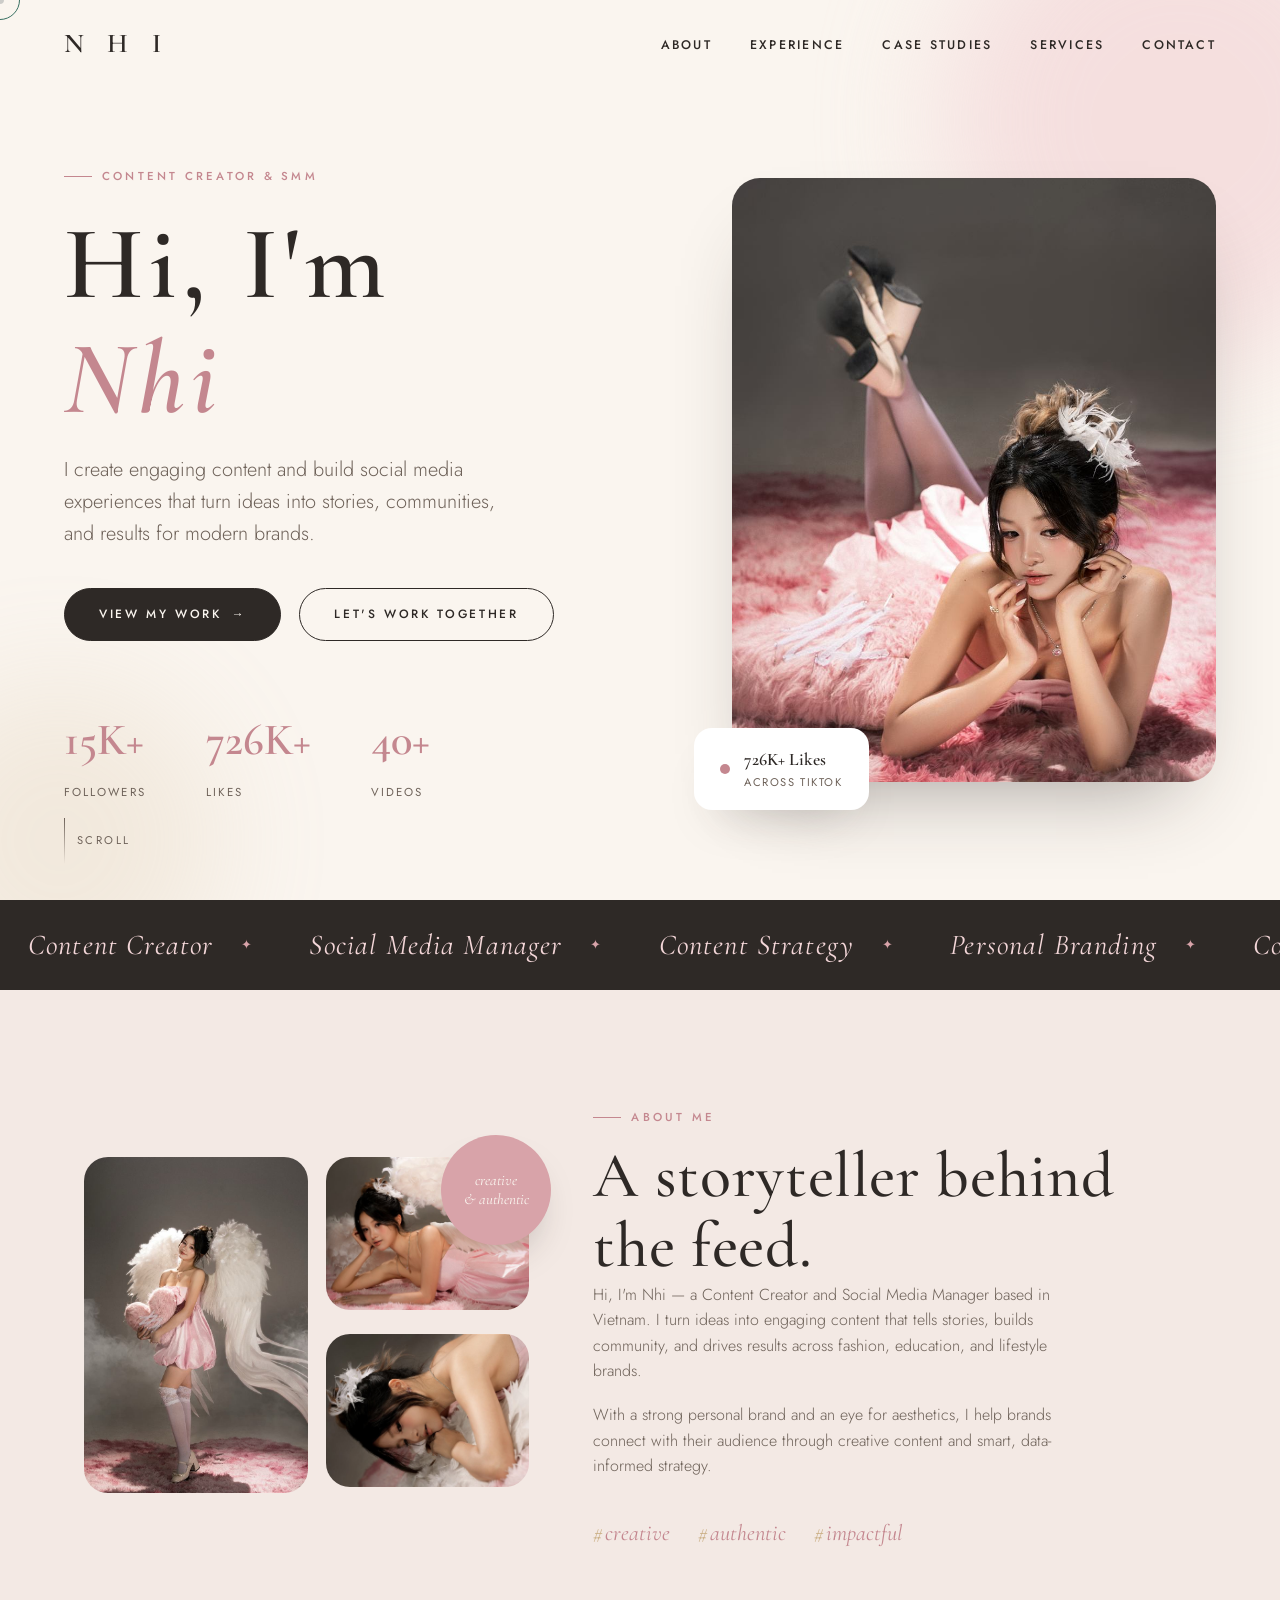
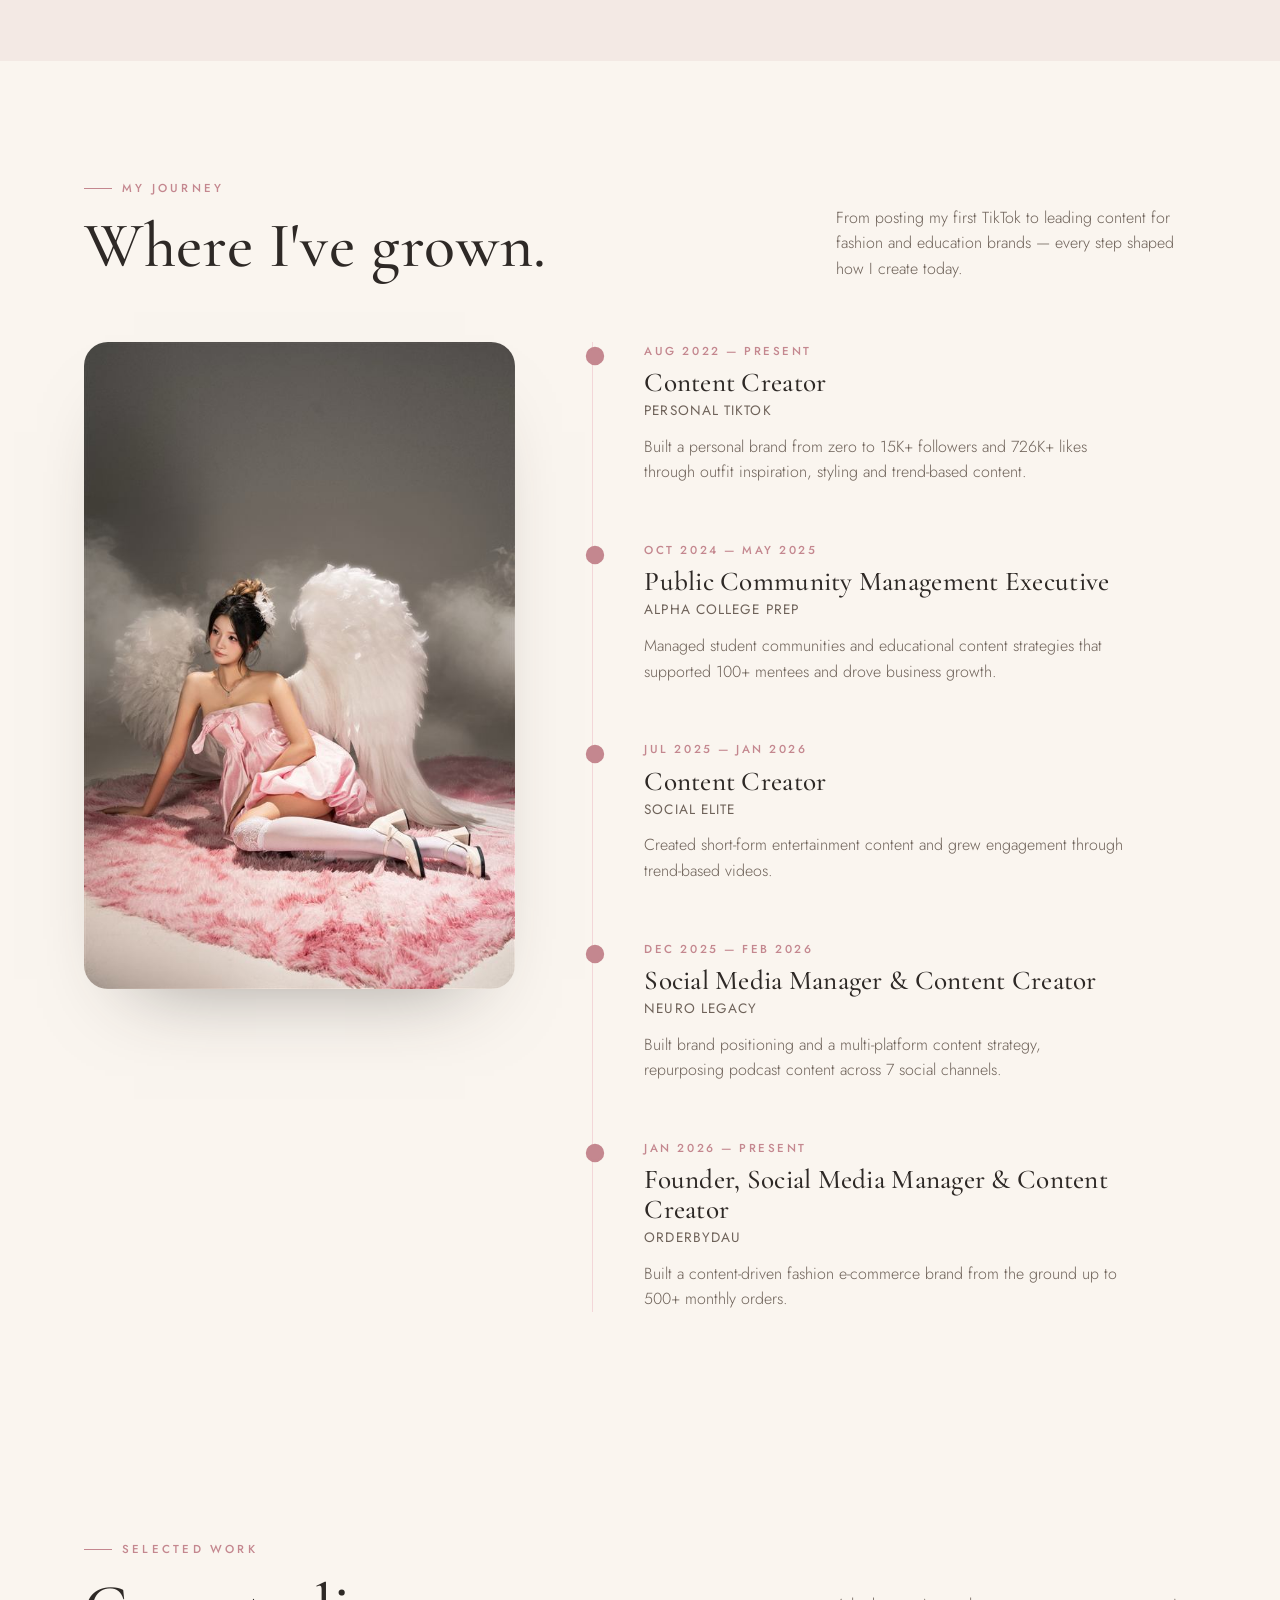
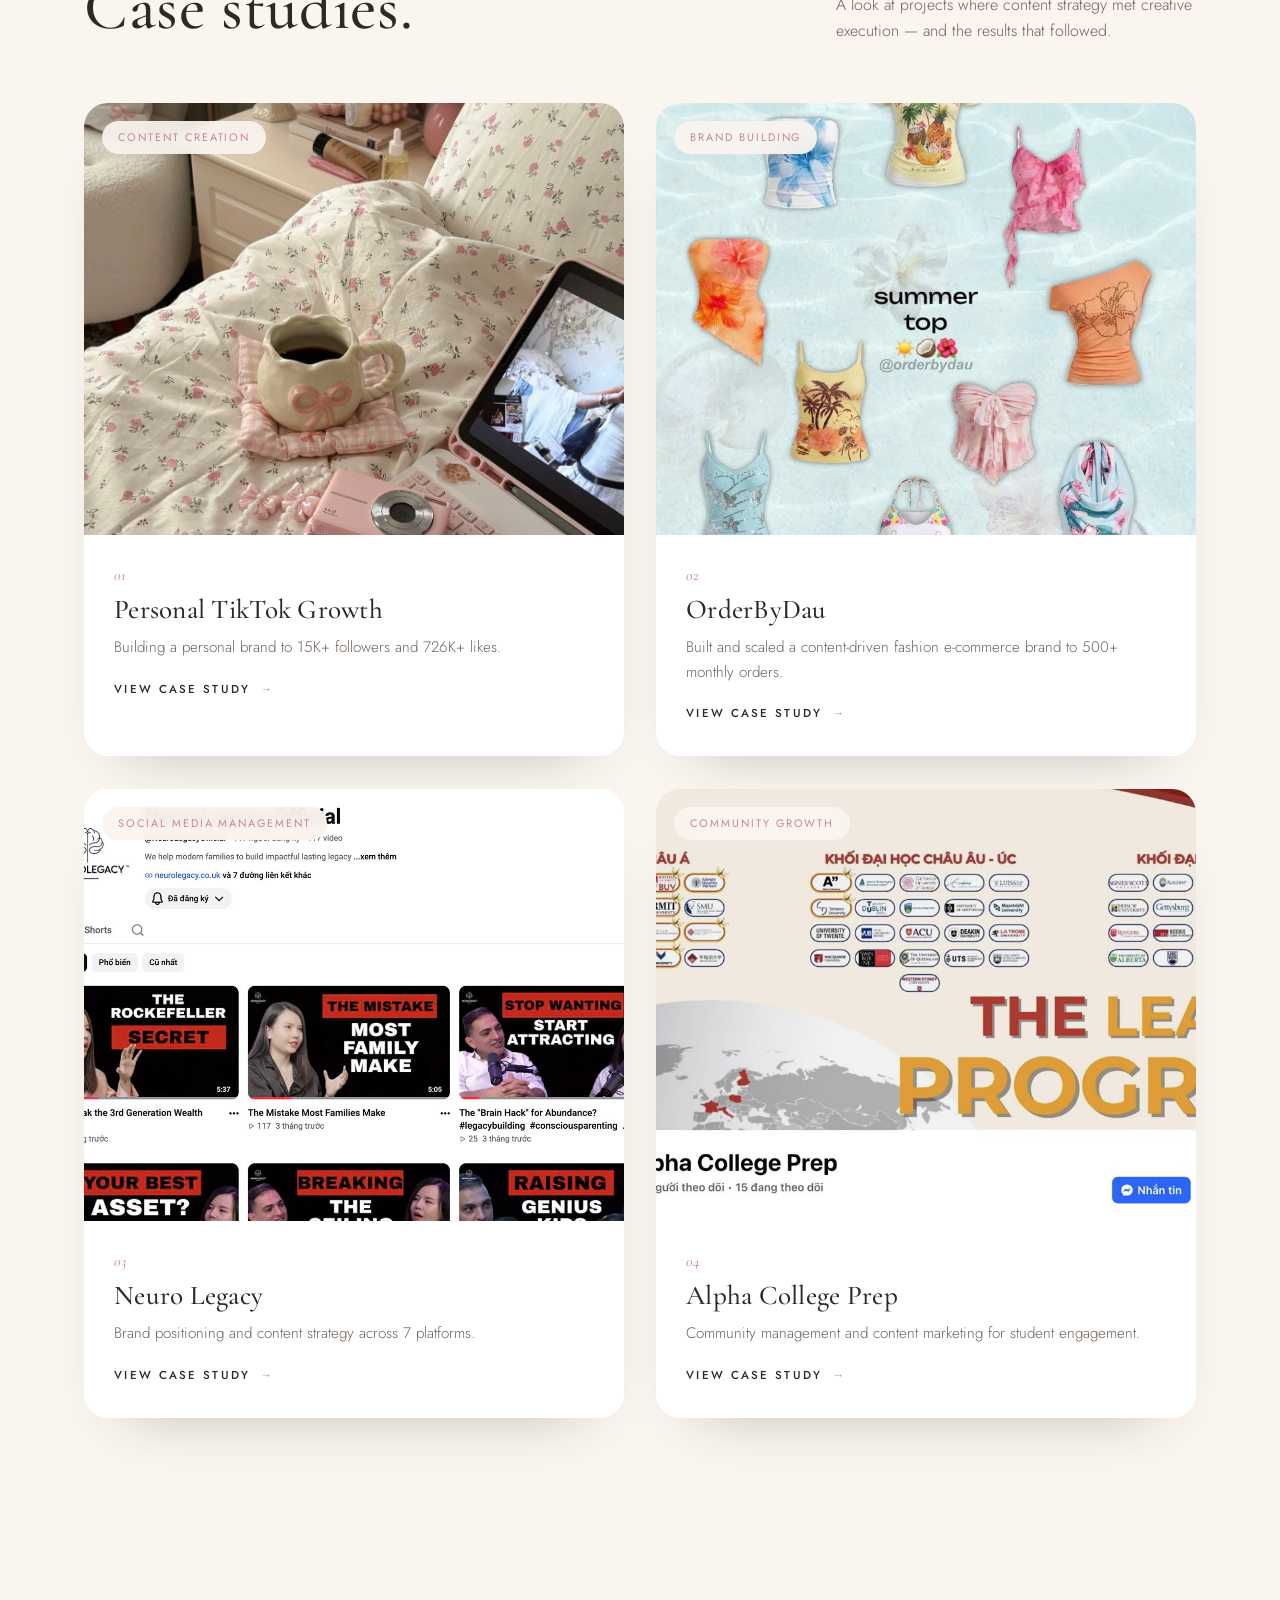
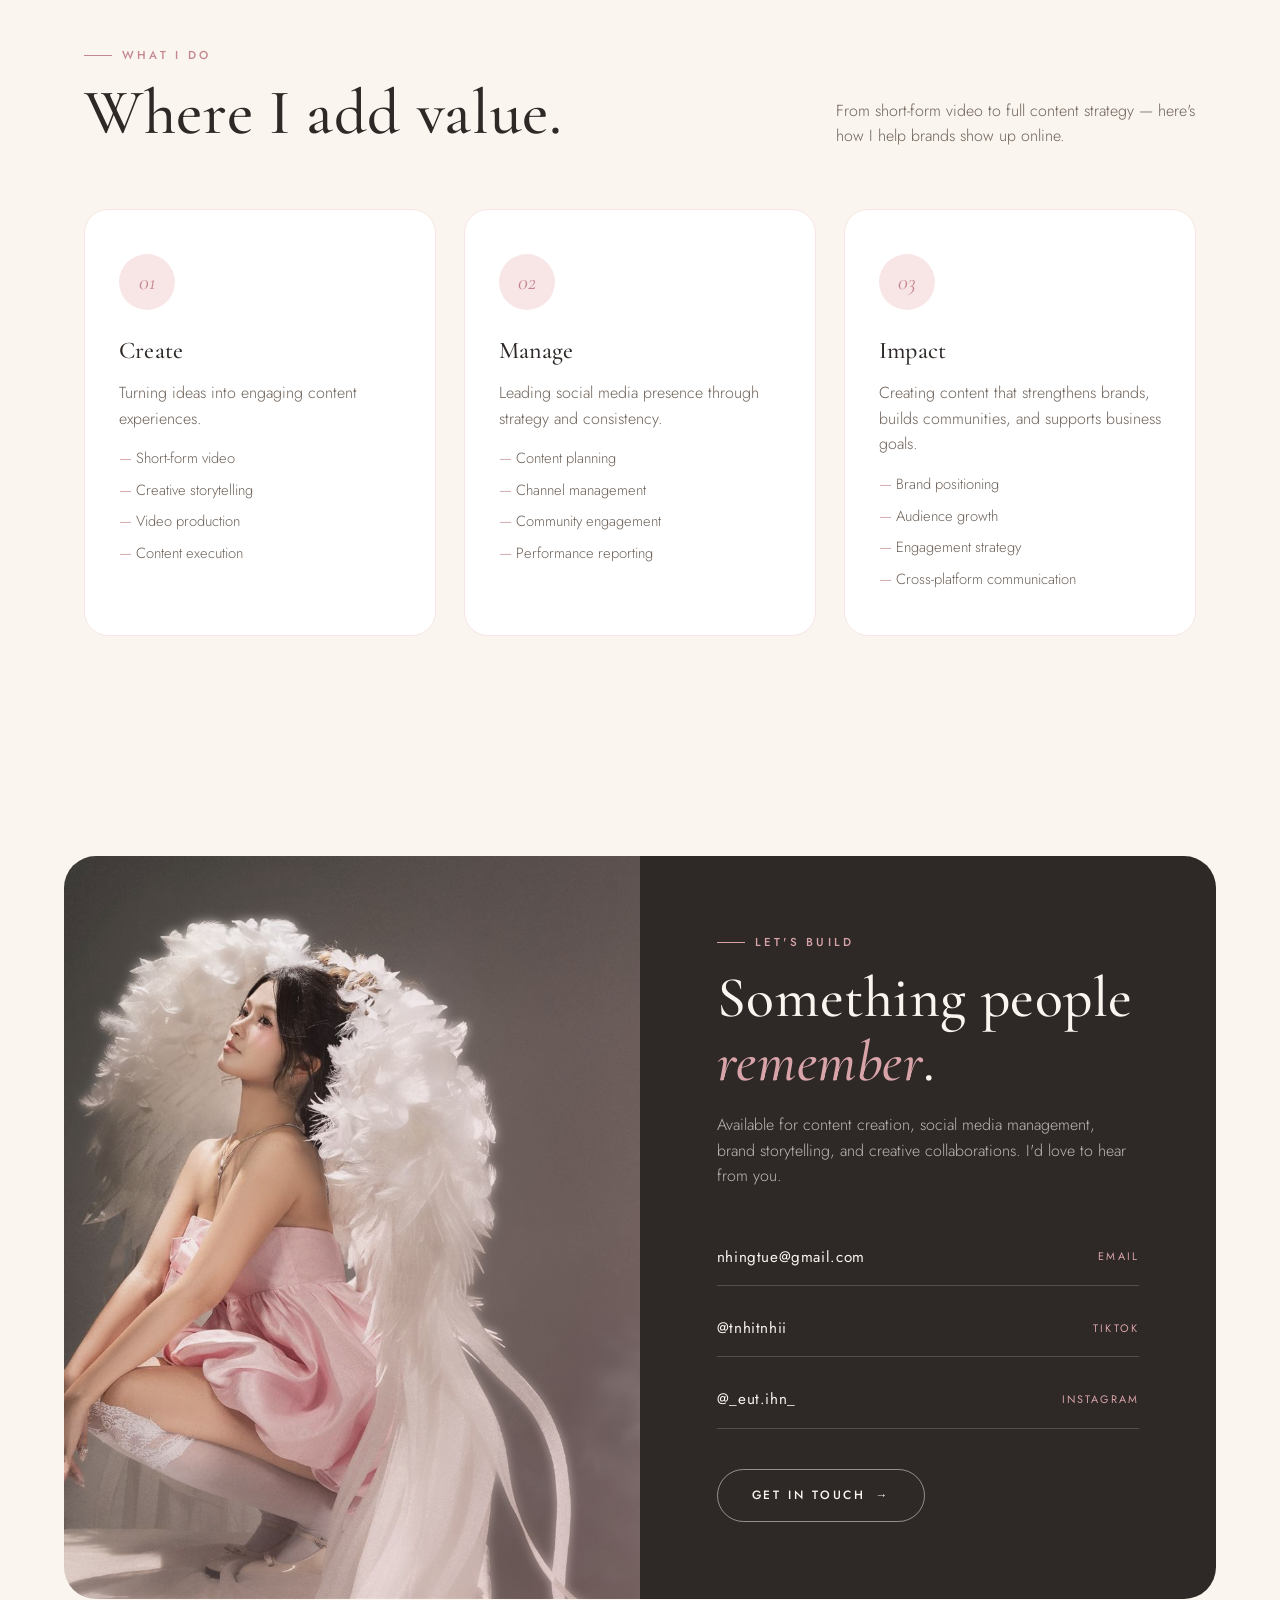
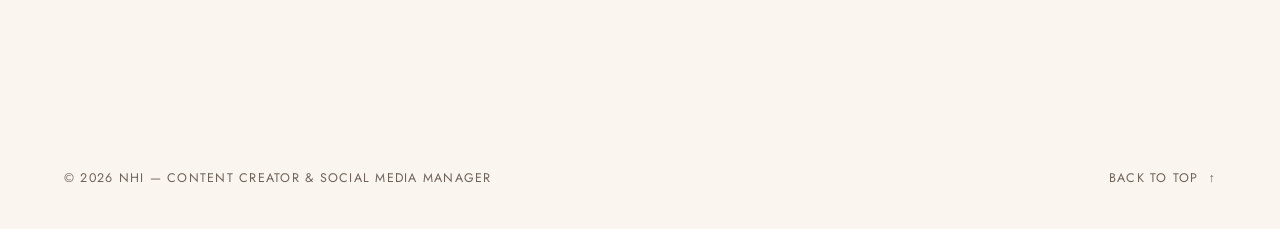
==== index.html @ 1ad0d794 "Initial commit: NHI portfolio site Personal portfolio for Nhi (Content Creator & Social Media Manage" ====
<!DOCTYPE html>
<html lang="en">
<head>
  <meta charset="UTF-8" />
  <meta name="viewport" content="width=device-width, initial-scale=1.0" />
  <title>Nhi — Content Creator & Social Media Manager</title>
  <meta name="description" content="Portfolio of Nhi, a content creator and social media manager building engaging content and brand experiences." />
  <link rel="stylesheet" href="css/style.css" />
</head>
<body>

  <!-- Custom cursor -->
  <div class="cursor-dot"></div>
  <div class="cursor-ring"></div>

  <!-- Navbar -->
  <header class="navbar" id="navbar">
    <a href="#hero" class="nav-logo">N H I</a>
    <nav>
      <ul class="nav-links" id="navLinks">
        <li><a href="#about" data-nav>About</a></li>
        <li><a href="#journey" data-nav>Experience</a></li>
        <li><a href="#work" data-nav>Case Studies</a></li>
        <li><a href="#services" data-nav>Services</a></li>
        <li><a href="#contact" data-nav>Contact</a></li>
      </ul>
    </nav>
    <div class="nav-toggle" id="navToggle">
      <span></span><span></span><span></span>
    </div>
  </header>

  <!-- Hero -->
  <section class="hero" id="hero">
    <div class="blob blob-1"></div>
    <div class="blob blob-2"></div>

    <div class="hero-grid">
      <div class="hero-content reveal">
        <span class="eyebrow">Content Creator &amp; SMM</span>
        <h1 class="hero-title">Hi, I'm<br><em>Nhi</em></h1>
        <p class="hero-subtitle">
          I create engaging content and build social media experiences that
          turn ideas into stories, communities, and results for modern brands.
        </p>
        <div class="hero-actions">
          <a href="#work" class="btn btn-primary magnetic">View My Work <span class="btn-arrow">→</span></a>
          <a href="#contact" class="btn btn-outline magnetic">Let's Work Together</a>
        </div>
        <div class="hero-stats">
          <div class="stat">
            <div class="stat-number" data-count="15" data-suffix="K+">0</div>
            <div class="stat-label">Followers</div>
          </div>
          <div class="stat">
            <div class="stat-number" data-count="726" data-suffix="K+">0</div>
            <div class="stat-label">Likes</div>
          </div>
          <div class="stat">
            <div class="stat-number" data-count="40" data-suffix="+">0</div>
            <div class="stat-label">Videos</div>
          </div>
        </div>
      </div>

      <div class="hero-visual reveal">
        <div class="frame">
          <img src="assets/images/hero/hero-main.jpg" alt="Nhi, content creator" />
        </div>
        <div class="floating-card">
          <span class="dot"></span>
          <div>
            <div class="value">726K+ Likes</div>
            <div class="label">across TikTok</div>
          </div>
        </div>
      </div>
    </div>

    <div class="scroll-cue">
      <span class="line"></span>
      <span>Scroll</span>
    </div>
  </section>

  <!-- Marquee -->
  <div class="marquee">
    <div class="marquee-track">
      <span>Content Creator</span>
      <span>Social Media Manager</span>
      <span>Content Strategy</span>
      <span>Personal Branding</span>
      <span>Content Creator</span>
      <span>Social Media Manager</span>
      <span>Content Strategy</span>
      <span>Personal Branding</span>
    </div>
  </div>

  <!-- About -->
  <section class="about section" id="about">
    <div class="container about-grid">
      <div class="about-visual reveal">
        <a class="img-tall magnetic" href="assets/images/about/about-vertical.jpg" target="_blank" rel="noopener">
          <img src="assets/images/about/about-vertical.jpg" alt="Nhi portrait, soft pink aesthetic" loading="lazy" />
        </a>
        <a class="img-wide magnetic" href="assets/images/about/about-horizontal-1.jpg" target="_blank" rel="noopener">
          <img src="assets/images/about/about-horizontal-1.jpg" alt="Cozy aesthetic flatlay setup" loading="lazy" />
        </a>
        <a class="img-wide magnetic" href="assets/images/about/about-horizontal-2.jpg" target="_blank" rel="noopener">
          <img src="assets/images/about/about-horizontal-2.jpg" alt="Soft pink and cream wardrobe styling" loading="lazy" />
        </a>
        <div class="badge">creative<br>&amp; authentic</div>
      </div>

      <div class="about-text reveal">
        <span class="eyebrow">About Me</span>
        <h2 class="section-title">A storyteller behind<br>the feed.</h2>
        <p>
          Hi, I'm Nhi — a Content Creator and Social Media Manager based in
          Vietnam. I turn ideas into engaging content that tells stories,
          builds community, and drives results across fashion, education,
          and lifestyle brands.
        </p>
        <p>
          With a strong personal brand and an eye for aesthetics, I help
          brands connect with their audience through creative content and
          smart, data-informed strategy.
        </p>
        <div class="accent-words">
          <span>creative</span>
          <span>authentic</span>
          <span>impactful</span>
        </div>
      </div>
    </div>
  </section>

  <!-- My Journey -->
  <section class="section" id="journey">
    <div class="container">
      <div class="section-head reveal">
        <div>
          <span class="eyebrow">My Journey</span>
          <h2 class="section-title">Where I've grown.</h2>
        </div>
        <p class="section-desc">
          From posting my first TikTok to leading content for fashion and
          education brands — every step shaped how I create today.
        </p>
      </div>

      <div class="journey-grid">
        <div class="journey-visual reveal">
          <img src="assets/images/journey/journey-key.jpg" alt="Gold key, a symbol of opening new chapters" loading="lazy" />
        </div>

        <div class="timeline reveal-stagger">
          <div class="timeline-item">
            <div class="timeline-period">Aug 2022 — Present</div>
            <h3 class="timeline-role">Content Creator</h3>
            <div class="timeline-org">Personal TikTok</div>
            <p class="timeline-desc">
              Built a personal brand from zero to 15K+ followers and 726K+
              likes through outfit inspiration, styling and trend-based
              content.
            </p>
          </div>
          <div class="timeline-item">
            <div class="timeline-period">Oct 2024 — May 2025</div>
            <h3 class="timeline-role">Public Community Management Executive</h3>
            <div class="timeline-org">Alpha College Prep</div>
            <p class="timeline-desc">
              Managed student communities and educational content strategies
              that supported 100+ mentees and drove business growth.
            </p>
          </div>
          <div class="timeline-item">
            <div class="timeline-period">Jul 2025 — Jan 2026</div>
            <h3 class="timeline-role">Content Creator</h3>
            <div class="timeline-org">Social Elite</div>
            <p class="timeline-desc">
              Created short-form entertainment content and grew engagement
              through trend-based videos.
            </p>
          </div>
          <div class="timeline-item">
            <div class="timeline-period">Dec 2025 — Feb 2026</div>
            <h3 class="timeline-role">Social Media Manager &amp; Content Creator</h3>
            <div class="timeline-org">Neuro Legacy</div>
            <p class="timeline-desc">
              Built brand positioning and a multi-platform content strategy,
              repurposing podcast content across 7 social channels.
            </p>
          </div>
          <div class="timeline-item">
            <div class="timeline-period">Jan 2026 — Present</div>
            <h3 class="timeline-role">Founder, Social Media Manager &amp; Content Creator</h3>
            <div class="timeline-org">OrderByDau</div>
            <p class="timeline-desc">
              Built a content-driven fashion e-commerce brand from the ground
              up to 500+ monthly orders.
            </p>
          </div>
        </div>
      </div>
    </div>
  </section>

  <!-- Selected Case Studies -->
  <section class="section" id="work">
    <div class="container">
      <div class="section-head reveal">
        <div>
          <span class="eyebrow">Selected Work</span>
          <h2 class="section-title">Case studies.</h2>
        </div>
        <p class="section-desc">
          A look at projects where content strategy met creative execution —
          and the results that followed.
        </p>
      </div>

      <div class="case-grid">
        <a href="case-studies/tiktok-growth.html" class="case-card tilt reveal">
          <div class="case-media">
            <img src="assets/images/case-studies/case-1.jpg" alt="Personal TikTok Growth case study" loading="lazy" />
            <span class="case-tag">Content Creation</span>
          </div>
          <div class="case-body">
            <div class="case-number">01</div>
            <h3>Personal TikTok Growth</h3>
            <p>Building a personal brand to 15K+ followers and 726K+ likes.</p>
            <span class="case-link">View Case Study <span class="btn-arrow">→</span></span>
          </div>
        </a>

        <a href="case-studies/orderbydau.html" class="case-card tilt reveal">
          <div class="case-media">
            <img src="assets/images/case-studies/ecommerce-flatlay.jpg" alt="OrderByDau fashion e-commerce case study" loading="lazy" />
            <span class="case-tag">Brand Building</span>
          </div>
          <div class="case-body">
            <div class="case-number">02</div>
            <h3>OrderByDau</h3>
            <p>Built and scaled a content-driven fashion e-commerce brand to 500+ monthly orders.</p>
            <span class="case-link">View Case Study <span class="btn-arrow">→</span></span>
          </div>
        </a>

        <a href="case-studies/neuro-legacy.html" class="case-card tilt reveal">
          <div class="case-media">
            <img src="assets/images/case-studies/neuro-legacy.jpg" alt="Neuro Legacy social media management case study" loading="lazy" />
            <span class="case-tag">Social Media Management</span>
          </div>
          <div class="case-body">
            <div class="case-number">03</div>
            <h3>Neuro Legacy</h3>
            <p>Brand positioning and content strategy across 7 platforms.</p>
            <span class="case-link">View Case Study <span class="btn-arrow">→</span></span>
          </div>
        </a>

        <a href="case-studies/alpha-college-prep.html" class="case-card tilt reveal">
          <div class="case-media">
            <img src="assets/images/case-studies/alpha-college-prep.jpg" alt="Alpha College Prep community management case study" loading="lazy" />
            <span class="case-tag">Community Growth</span>
          </div>
          <div class="case-body">
            <div class="case-number">04</div>
            <h3>Alpha College Prep</h3>
            <p>Community management and content marketing for student engagement.</p>
            <span class="case-link">View Case Study <span class="btn-arrow">→</span></span>
          </div>
        </a>
      </div>
    </div>
  </section>

  <!-- What I Do -->
  <section class="section" id="services">
    <div class="container">
      <div class="section-head reveal">
        <div>
          <span class="eyebrow">What I Do</span>
          <h2 class="section-title">Where I add value.</h2>
        </div>
        <p class="section-desc">
          From short-form video to full content strategy — here's how I help
          brands show up online.
        </p>
      </div>

      <div class="services-grid">
        <div class="service-card reveal">
          <div class="service-icon">01</div>
          <h3>Create</h3>
          <p>Turning ideas into engaging content experiences.</p>
          <ul>
            <li>Short-form video</li>
            <li>Creative storytelling</li>
            <li>Video production</li>
            <li>Content execution</li>
          </ul>
        </div>
        <div class="service-card reveal">
          <div class="service-icon">02</div>
          <h3>Manage</h3>
          <p>Leading social media presence through strategy and consistency.</p>
          <ul>
            <li>Content planning</li>
            <li>Channel management</li>
            <li>Community engagement</li>
            <li>Performance reporting</li>
          </ul>
        </div>
        <div class="service-card reveal">
          <div class="service-icon">03</div>
          <h3>Impact</h3>
          <p>Creating content that strengthens brands, builds communities, and supports business goals.</p>
          <ul>
            <li>Brand positioning</li>
            <li>Audience growth</li>
            <li>Engagement strategy</li>
            <li>Cross-platform communication</li>
          </ul>
        </div>
      </div>
    </div>
  </section>

  <!-- Let's Create / Contact -->
  <section class="section" id="contact">
    <div class="contact reveal">
      <div class="contact-inner">
        <div class="contact-media">
          <img src="assets/images/contact/contact-main.jpg" alt="Soft pink stationery, an invitation to create together" loading="lazy" />
        </div>
        <div class="contact-content">
          <span class="eyebrow">Let's Build</span>
          <h2 class="contact-title">Something people <em>remember</em>.</h2>
          <p class="contact-desc">
            Available for content creation, social media management, brand
            storytelling, and creative collaborations. I'd love to hear from
            you.
          </p>

          <div class="contact-links">
            <a href="mailto:nhingtue@gmail.com" class="magnetic">
              <span>nhingtue@gmail.com</span>
              <span class="tag">Email</span>
            </a>
            <a href="https://www.tiktok.com/@tnhitnhii" target="_blank" rel="noopener" class="magnetic">
              <span>@tnhitnhii</span>
              <span class="tag">TikTok</span>
            </a>
            <a href="https://www.instagram.com/_eut.ihn_" target="_blank" rel="noopener" class="magnetic">
              <span>@_eut.ihn_</span>
              <span class="tag">Instagram</span>
            </a>
          </div>

          <div class="contact-actions">
            <a href="mailto:nhingtue@gmail.com" class="btn btn-light magnetic">Get In Touch <span class="btn-arrow">→</span></a>
          </div>
        </div>
      </div>
    </div>
  </section>

  <!-- Footer -->
  <footer class="footer">
    <span>© 2026 Nhi — Content Creator &amp; Social Media Manager</span>
    <a href="#hero" class="back-to-top">Back to Top <span class="btn-arrow">↑</span></a>
  </footer>

  <script src="js/main.js"></script>
</body>
</html>
---- css/style.css ----
/* ============================================================
   NHI · Content Creator & Social Media Manager
   Design system + global styles
   ============================================================ */

@import url('https://fonts.googleapis.com/css2?family=Cormorant+Garamond:ital,wght@0,300;0,400;0,500;0,600;1,400&family=Jost:wght@300;400;500;600&display=swap');

:root {
  --cream:        #faf5ef;
  --cream-soft:   #f3e9e4;
  --pink:         #f3d6d8;
  --pink-soft:    #f8e6e7;
  --rose:         #d8a3a9;
  --rose-dark:    #c4878f;
  --ink:          #2e2926;
  --ink-soft:     #6e6259;
  --gold:         #cdb38b;
  --white:        #ffffff;

  --font-serif: 'Cormorant Garamond', serif;
  --font-sans: 'Jost', sans-serif;

  --container: 1240px;
  --pad: clamp(20px, 5vw, 64px);

  --ease: cubic-bezier(0.65, 0, 0.35, 1);
}

* {
  margin: 0;
  padding: 0;
  box-sizing: border-box;
}

html {
  scroll-behavior: smooth;
}

body {
  font-family: var(--font-sans);
  background: var(--cream);
  color: var(--ink);
  font-size: 16px;
  line-height: 1.6;
  overflow-x: hidden;
}

img {
  max-width: 100%;
  display: block;
}

a {
  color: inherit;
  text-decoration: none;
}

.container {
  max-width: var(--container);
  margin: 0 auto;
  padding: 0 var(--pad);
}

h1, h2, h3, h4 {
  font-family: var(--font-serif);
  font-weight: 500;
  line-height: 1.1;
  letter-spacing: 0.01em;
}

.eyebrow {
  display: inline-flex;
  align-items: center;
  gap: 10px;
  font-size: 0.72rem;
  font-weight: 500;
  letter-spacing: 0.28em;
  text-transform: uppercase;
  color: var(--rose-dark);
}

.eyebrow::before {
  content: '';
  display: block;
  width: 28px;
  height: 1px;
  background: var(--rose-dark);
}

/* ============================================================
   Custom cursor
   ============================================================ */

.cursor-dot,
.cursor-ring {
  position: fixed;
  top: 0;
  left: 0;
  pointer-events: none;
  border-radius: 50%;
  z-index: 9999;
  transform: translate(-50%, -50%);
  mix-blend-mode: difference;
}

.cursor-dot {
  width: 8px;
  height: 8px;
  background: var(--ink);
  transition: opacity 0.2s ease, transform 0.15s var(--ease);
}

.cursor-ring {
  width: 40px;
  height: 40px;
  border: 1px solid var(--rose-dark);
  transition: width 0.3s var(--ease), height 0.3s var(--ease),
    opacity 0.2s ease, border-color 0.3s ease, background 0.3s ease;
}

.cursor-ring.is-hover {
  width: 70px;
  height: 70px;
  background: rgba(216, 163, 169, 0.18);
  border-color: var(--rose);
}

.cursor-ring.is-hidden,
.cursor-dot.is-hidden {
  opacity: 0;
}

@media (max-width: 900px), (hover: none) {
  .cursor-dot, .cursor-ring { display: none; }
}

/* ============================================================
   Decorative blobs / background ornaments
   ============================================================ */

.blob {
  position: absolute;
  border-radius: 50%;
  filter: blur(60px);
  pointer-events: none;
  z-index: 0;
}

/* ============================================================
   Navbar
   ============================================================ */

.navbar {
  position: fixed;
  top: 0;
  left: 0;
  right: 0;
  z-index: 1000;
  display: flex;
  align-items: center;
  justify-content: space-between;
  padding: 22px var(--pad);
  transition: background 0.4s var(--ease), padding 0.4s var(--ease), box-shadow 0.4s var(--ease);
}

.navbar.scrolled {
  background: rgba(250, 245, 239, 0.85);
  backdrop-filter: blur(14px);
  padding: 14px var(--pad);
  box-shadow: 0 10px 30px -20px rgba(46, 41, 38, 0.35);
}

.nav-logo {
  font-family: var(--font-serif);
  font-size: 1.7rem;
  font-weight: 600;
  letter-spacing: 0.32em;
}

.nav-links {
  display: flex;
  gap: 38px;
  list-style: none;
}

.nav-links a {
  font-size: 0.78rem;
  font-weight: 500;
  letter-spacing: 0.18em;
  text-transform: uppercase;
  position: relative;
  padding-bottom: 6px;
}

.nav-links a::after {
  content: '';
  position: absolute;
  left: 0;
  bottom: 0;
  width: 0;
  height: 1px;
  background: var(--ink);
  transition: width 0.35s var(--ease);
}

.nav-links a:hover::after,
.nav-links a.active::after {
  width: 100%;
}

.nav-links a.active {
  color: var(--rose-dark);
}

.nav-links a.active::after {
  background: var(--rose-dark);
}

.nav-toggle {
  display: none;
  flex-direction: column;
  gap: 5px;
  width: 30px;
  cursor: pointer;
  z-index: 1001;
}

.nav-toggle span {
  display: block;
  height: 1px;
  background: var(--ink);
  transition: transform 0.3s var(--ease), opacity 0.3s var(--ease);
}

.nav-toggle span:nth-child(1) { width: 100%; }
.nav-toggle span:nth-child(2) { width: 70%; align-self: flex-end; }
.nav-toggle span:nth-child(3) { width: 100%; }

@media (max-width: 860px) {
  .nav-toggle { display: flex; }

  .nav-links {
    position: fixed;
    inset: 0;
    flex-direction: column;
    justify-content: center;
    align-items: center;
    gap: 36px;
    background: var(--cream);
    transform: translateY(-100%);
    transition: transform 0.5s var(--ease);
  }

  .nav-links a { font-size: 1rem; }

  .nav-links.open {
    transform: translateY(0);
  }

  body.nav-open .nav-toggle span:nth-child(1) {
    transform: translateY(6px) rotate(45deg);
  }
  body.nav-open .nav-toggle span:nth-child(2) {
    opacity: 0;
  }
  body.nav-open .nav-toggle span:nth-child(3) {
    transform: translateY(-6px) rotate(-45deg);
    width: 100%;
  }
}

/* ============================================================
   Buttons
   ============================================================ */

.btn {
  position: relative;
  display: inline-flex;
  align-items: center;
  gap: 10px;
  padding: 16px 34px;
  border-radius: 999px;
  font-size: 0.75rem;
  font-weight: 500;
  letter-spacing: 0.22em;
  text-transform: uppercase;
  border: 1px solid var(--ink);
  background: transparent;
  color: var(--ink);
  cursor: pointer;
  transition: background 0.4s var(--ease), color 0.4s var(--ease), border-color 0.4s var(--ease);
  isolation: isolate;
}

.btn-primary {
  background: var(--ink);
  color: var(--cream);
}

.btn-primary:hover {
  background: var(--rose-dark);
  border-color: var(--rose-dark);
}

.btn-outline:hover {
  background: var(--ink);
  color: var(--cream);
}

.btn-light {
  border-color: rgba(250,245,239,0.5);
  color: var(--cream);
}

.btn-light:hover {
  background: var(--cream);
  color: var(--ink);
  border-color: var(--cream);
}

.btn-arrow {
  display: inline-block;
  transition: transform 0.4s var(--ease);
}

.btn:hover .btn-arrow {
  transform: translateX(5px);
}

/* ============================================================
   Hero
   ============================================================ */

.hero {
  position: relative;
  min-height: 100vh;
  display: flex;
  align-items: center;
  padding: 140px var(--pad) 80px;
  overflow: hidden;
}

.hero .blob-1 {
  width: 480px;
  height: 480px;
  background: var(--pink);
  top: -120px;
  right: -140px;
  opacity: 0.7;
}

.hero .blob-2 {
  width: 320px;
  height: 320px;
  background: var(--gold);
  bottom: -100px;
  left: -100px;
  opacity: 0.18;
}

.hero-grid {
  position: relative;
  z-index: 1;
  display: grid;
  grid-template-columns: 1.1fr 0.9fr;
  gap: clamp(40px, 6vw, 100px);
  align-items: center;
  width: 100%;
  max-width: var(--container);
  margin: 0 auto;
}

.hero-content .eyebrow { margin-bottom: 22px; }

.hero-title {
  font-size: clamp(3.2rem, 9vw, 6.5rem);
  font-weight: 600;
  letter-spacing: 0.06em;
}

.hero-title em {
  font-style: italic;
  color: var(--rose-dark);
}

.hero-subtitle {
  margin-top: 18px;
  font-size: clamp(1rem, 1.6vw, 1.25rem);
  font-weight: 300;
  color: var(--ink-soft);
  max-width: 460px;
}

.hero-actions {
  margin-top: 38px;
  display: flex;
  flex-wrap: wrap;
  gap: 18px;
}

.hero-stats {
  margin-top: 64px;
  display: flex;
  gap: clamp(28px, 5vw, 60px);
}

.hero-stats .stat-number {
  font-family: var(--font-serif);
  font-size: clamp(2rem, 4vw, 2.8rem);
  font-weight: 600;
  color: var(--rose-dark);
}

.hero-stats .stat-label {
  margin-top: 6px;
  font-size: 0.72rem;
  letter-spacing: 0.18em;
  text-transform: uppercase;
  color: var(--ink-soft);
}

.hero-visual {
  position: relative;
}

.hero-visual .frame {
  position: relative;
  border-radius: 28px;
  overflow: hidden;
  aspect-ratio: 4/5;
  box-shadow: 0 40px 80px -40px rgba(46, 41, 38, 0.45);
}

.hero-visual .frame img {
  width: 100%;
  height: 100%;
  object-fit: cover;
  transform: scale(1.04);
  transition: transform 1.2s var(--ease);
}

.hero-visual:hover .frame img {
  transform: scale(1.0);
}

.hero-visual .floating-card {
  position: absolute;
  bottom: -28px;
  left: -38px;
  background: var(--white);
  padding: 18px 26px;
  border-radius: 18px;
  box-shadow: 0 24px 50px -28px rgba(46, 41, 38, 0.35);
  display: flex;
  align-items: center;
  gap: 14px;
  animation: float 5s ease-in-out infinite;
}

.hero-visual .floating-card .dot {
  width: 10px;
  height: 10px;
  border-radius: 50%;
  background: var(--rose-dark);
  flex-shrink: 0;
  animation: pulse 2.2s ease-in-out infinite;
}

.hero-visual .floating-card .label {
  font-size: 0.7rem;
  letter-spacing: 0.14em;
  text-transform: uppercase;
  color: var(--ink-soft);
}

.hero-visual .floating-card .value {
  font-family: var(--font-serif);
  font-size: 1.1rem;
  font-weight: 600;
}

@keyframes float {
  0%, 100% { transform: translateY(0); }
  50% { transform: translateY(-10px); }
}

@keyframes pulse {
  0%, 100% { transform: scale(1); opacity: 1; }
  50% { transform: scale(1.4); opacity: 0.6; }
}

.scroll-cue {
  position: absolute;
  bottom: 36px;
  left: var(--pad);
  display: flex;
  align-items: center;
  gap: 12px;
  font-size: 0.7rem;
  letter-spacing: 0.22em;
  text-transform: uppercase;
  color: var(--ink-soft);
  z-index: 2;
}

.scroll-cue .line {
  width: 1px;
  height: 46px;
  background: linear-gradient(to bottom, var(--ink-soft), transparent);
  position: relative;
  overflow: hidden;
}

.scroll-cue .line::after {
  content: '';
  position: absolute;
  top: -100%;
  left: 0;
  width: 100%;
  height: 100%;
  background: var(--rose-dark);
  animation: scrollline 2.4s ease-in-out infinite;
}

@keyframes scrollline {
  0% { top: -100%; }
  60% { top: 100%; }
  100% { top: 100%; }
}

/* ============================================================
   Marquee
   ============================================================ */

.marquee {
  position: relative;
  background: var(--ink);
  color: var(--cream);
  padding: 22px 0;
  overflow: hidden;
  white-space: nowrap;
}

.marquee-track {
  display: flex;
  gap: 0;
  width: max-content;
  animation: marquee 32s linear infinite;
}

.marquee-track span {
  font-family: var(--font-serif);
  font-style: italic;
  font-size: clamp(1.1rem, 2.4vw, 1.8rem);
  padding: 0 28px;
  display: inline-flex;
  align-items: center;
  gap: 28px;
  letter-spacing: 0.04em;
  color: var(--pink);
}

.marquee-track span::after {
  content: '✦';
  font-style: normal;
  font-size: 0.8rem;
  color: var(--rose);
}

@keyframes marquee {
  from { transform: translateX(0); }
  to { transform: translateX(-50%); }
}

/* ============================================================
   Section heading
   ============================================================ */

.section {
  position: relative;
  padding: 110px 0;
}

.section-head {
  display: flex;
  justify-content: space-between;
  align-items: flex-end;
  flex-wrap: wrap;
  gap: 24px;
  margin-bottom: 60px;
}

.section-title {
  margin-top: 14px;
  font-size: clamp(2.4rem, 5vw, 4rem);
}

.section-desc {
  max-width: 360px;
  color: var(--ink-soft);
  font-weight: 300;
}

/* ============================================================
   About
   ============================================================ */

.about {
  background: var(--cream-soft);
}

.about-grid {
  display: grid;
  grid-template-columns: 0.85fr 1.15fr;
  gap: clamp(40px, 5vw, 80px);
  align-items: center;
}

.about-text p {
  color: var(--ink-soft);
  font-weight: 300;
  margin-bottom: 18px;
  max-width: 480px;
}

.about-text .accent-words {
  margin-top: 36px;
  display: flex;
  flex-wrap: wrap;
  gap: 14px 28px;
}

.about-text .accent-words span {
  font-family: var(--font-serif);
  font-style: italic;
  font-size: 1.4rem;
  color: var(--rose-dark);
  position: relative;
}

.about-text .accent-words span::before {
  content: '#';
  color: var(--gold);
  margin-right: 2px;
}

.about-visual {
  position: relative;
  display: grid;
  grid-template-columns: 1.1fr 1fr;
  grid-template-rows: auto auto;
  gap: 18px;
}

.about-visual .img-tall {
  grid-row: 1 / 3;
  border-radius: 24px;
  overflow: hidden;
  aspect-ratio: 2/3;
}

.about-visual .img-wide {
  border-radius: 24px;
  overflow: hidden;
  aspect-ratio: 4/3;
}

.about-visual img {
  width: 100%;
  height: 100%;
  object-fit: cover;
  transition: transform 0.7s var(--ease);
}

.about-visual a:hover img,
.about-visual .img-tall:hover img,
.about-visual .img-wide:hover img {
  transform: scale(1.06);
}

.about-visual .badge {
  position: absolute;
  top: -22px;
  right: -22px;
  width: 110px;
  height: 110px;
  border-radius: 50%;
  background: var(--rose);
  color: var(--cream);
  display: flex;
  align-items: center;
  justify-content: center;
  text-align: center;
  font-family: var(--font-serif);
  font-style: italic;
  font-size: 0.95rem;
  line-height: 1.25;
  animation: spin 18s linear infinite;
  box-shadow: 0 20px 40px -20px rgba(46,41,38,0.4);
}

@keyframes spin {
  from { transform: rotate(0deg); }
  to { transform: rotate(360deg); }
}

/* ============================================================
   Journey / timeline
   ============================================================ */

.journey-grid {
  display: grid;
  grid-template-columns: 1fr 1.4fr;
  gap: clamp(40px, 6vw, 90px);
  align-items: start;
}

.journey-visual {
  position: relative;
  border-radius: 24px;
  overflow: hidden;
  aspect-ratio: 2/3;
  box-shadow: 0 40px 80px -50px rgba(46,41,38,0.5);
}

.journey-visual img {
  width: 100%;
  height: 100%;
  object-fit: cover;
}

.timeline {
  position: relative;
  border-left: 1px solid var(--pink);
  padding-left: clamp(28px, 4vw, 56px);
}

.timeline-item {
  position: relative;
  padding-bottom: 56px;
}

.timeline-item:last-child {
  padding-bottom: 0;
}

.timeline-item::before {
  content: '';
  position: absolute;
  left: calc(-1 * clamp(28px, 4vw, 56px) - 6px);
  top: 6px;
  width: 12px;
  height: 12px;
  border-radius: 50%;
  background: var(--cream);
  border: 2px solid var(--rose-dark);
  transition: background 0.4s var(--ease), transform 0.4s var(--ease);
}

.timeline-item.is-visible::before {
  background: var(--rose-dark);
  transform: scale(1.15);
}

.timeline-period {
  font-size: 0.72rem;
  letter-spacing: 0.22em;
  text-transform: uppercase;
  color: var(--rose-dark);
  font-weight: 500;
}

.timeline-role {
  margin-top: 8px;
  font-size: clamp(1.3rem, 2.4vw, 1.7rem);
}

.timeline-org {
  margin-top: 2px;
  font-size: 0.85rem;
  letter-spacing: 0.08em;
  text-transform: uppercase;
  color: var(--ink-soft);
}

.timeline-desc {
  margin-top: 12px;
  color: var(--ink-soft);
  font-weight: 300;
  max-width: 480px;
}

/* ============================================================
   Case studies
   ============================================================ */

.case-grid {
  display: grid;
  grid-template-columns: repeat(2, 1fr);
  gap: 32px;
}

.case-card {
  position: relative;
  border-radius: 24px;
  overflow: hidden;
  background: var(--white);
  box-shadow: 0 30px 60px -45px rgba(46,41,38,0.4);
  transition: transform 0.1s linear, box-shadow 0.4s var(--ease);
  will-change: transform;
}

.case-card:hover {
  box-shadow: 0 40px 80px -40px rgba(46,41,38,0.5);
}

.case-card .case-media {
  position: relative;
  aspect-ratio: 5/4;
  overflow: hidden;
}

.case-card .case-media img {
  width: 100%;
  height: 100%;
  object-fit: cover;
  transition: transform 0.8s var(--ease), filter 0.6s ease;
}

.case-card:hover .case-media img {
  transform: scale(1.08);
}

.case-card .case-tag {
  position: absolute;
  top: 18px;
  left: 18px;
  background: rgba(250, 245, 239, 0.92);
  backdrop-filter: blur(6px);
  padding: 8px 16px;
  border-radius: 999px;
  font-size: 0.68rem;
  letter-spacing: 0.18em;
  text-transform: uppercase;
  color: var(--rose-dark);
}

.case-card .case-body {
  padding: 28px 30px 32px;
}

.case-card .case-number {
  font-family: var(--font-serif);
  font-style: italic;
  font-size: 0.95rem;
  color: var(--rose-dark);
}

.case-card h3 {
  margin-top: 8px;
  font-size: clamp(1.3rem, 2.2vw, 1.7rem);
}

.case-card p {
  margin-top: 10px;
  color: var(--ink-soft);
  font-weight: 300;
  font-size: 0.95rem;
}

.case-card .case-link {
  margin-top: 20px;
  display: inline-flex;
  align-items: center;
  gap: 10px;
  font-size: 0.72rem;
  letter-spacing: 0.2em;
  text-transform: uppercase;
  font-weight: 500;
}

.case-card .case-link .btn-arrow {
  color: var(--rose-dark);
}

/* ============================================================
   What I Do
   ============================================================ */

.services-grid {
  display: grid;
  grid-template-columns: repeat(3, 1fr);
  gap: 28px;
}

.service-card {
  position: relative;
  padding: 44px 34px;
  border-radius: 24px;
  background: var(--white);
  border: 1px solid var(--pink-soft);
  transition: transform 0.4s var(--ease), background 0.4s var(--ease), border-color 0.4s var(--ease);
  overflow: hidden;
}

.service-card::before {
  content: '';
  position: absolute;
  inset: 0;
  background: var(--pink-soft);
  transform: translateY(100%);
  transition: transform 0.5s var(--ease);
  z-index: 0;
}

.service-card:hover::before {
  transform: translateY(0);
}

.service-card:hover {
  transform: translateY(-8px);
  border-color: var(--pink);
}

.service-card > * {
  position: relative;
  z-index: 1;
}

.service-icon {
  width: 56px;
  height: 56px;
  border-radius: 50%;
  display: flex;
  align-items: center;
  justify-content: center;
  background: var(--pink-soft);
  margin-bottom: 28px;
  font-family: var(--font-serif);
  font-style: italic;
  font-size: 1.4rem;
  color: var(--rose-dark);
  transition: background 0.4s var(--ease), transform 0.4s var(--ease);
}

.service-card:hover .service-icon {
  transform: rotate(-8deg) scale(1.05);
  background: var(--white);
}

.service-card h3 {
  font-size: 1.5rem;
  margin-bottom: 16px;
}

.service-card p {
  color: var(--ink-soft);
  font-weight: 300;
  margin-bottom: 16px;
}

.service-card ul {
  list-style: none;
  display: flex;
  flex-direction: column;
  gap: 8px;
  color: var(--ink-soft);
  font-weight: 300;
  font-size: 0.92rem;
}

.service-card ul li::before {
  content: '— ';
  color: var(--rose-dark);
}

/* ============================================================
   Contact / Let's create
   ============================================================ */

.contact {
  position: relative;
  border-radius: 32px;
  overflow: hidden;
  margin: 0 var(--pad);
  margin-bottom: 0;
}

.contact-inner {
  position: relative;
  display: grid;
  grid-template-columns: 1fr 1fr;
  min-height: 520px;
}

.contact-media {
  position: relative;
  overflow: hidden;
}

.contact-media img {
  width: 100%;
  height: 100%;
  object-fit: cover;
}

.contact-media::after {
  content: '';
  position: absolute;
  inset: 0;
  background: linear-gradient(120deg, rgba(46,41,38,0.05), rgba(216,163,169,0.35));
}

.contact-content {
  background: var(--ink);
  color: var(--cream);
  padding: clamp(40px, 6vw, 80px);
  display: flex;
  flex-direction: column;
  justify-content: center;
}

.contact-content .eyebrow {
  color: var(--rose);
}

.contact-content .eyebrow::before {
  background: var(--rose);
}

.contact-title {
  margin-top: 16px;
  font-size: clamp(2.4rem, 5vw, 3.6rem);
}

.contact-title em {
  color: var(--rose);
  font-style: italic;
}

.contact-desc {
  margin-top: 18px;
  color: rgba(250, 245, 239, 0.7);
  font-weight: 300;
  max-width: 420px;
}

.contact-links {
  margin-top: 40px;
  display: flex;
  flex-direction: column;
  gap: 14px;
}

.contact-links a {
  display: flex;
  align-items: center;
  justify-content: space-between;
  padding: 16px 0;
  border-bottom: 1px solid rgba(250, 245, 239, 0.18);
  font-size: 0.95rem;
  letter-spacing: 0.04em;
  transition: padding-left 0.4s var(--ease), color 0.4s var(--ease);
}

.contact-links a:hover {
  padding-left: 12px;
  color: var(--rose);
}

.contact-links a .tag {
  font-size: 0.68rem;
  letter-spacing: 0.2em;
  text-transform: uppercase;
  color: var(--rose);
}

.contact-actions {
  margin-top: 40px;
}

/* ============================================================
   Footer
   ============================================================ */

.footer {
  padding: 60px var(--pad) 40px;
  display: flex;
  justify-content: space-between;
  align-items: center;
  flex-wrap: wrap;
  gap: 20px;
  font-size: 0.78rem;
  letter-spacing: 0.1em;
  text-transform: uppercase;
  color: var(--ink-soft);
}

.footer .back-to-top {
  display: inline-flex;
  align-items: center;
  gap: 10px;
  cursor: pointer;
  transition: color 0.3s ease, gap 0.3s ease;
}

.footer .back-to-top:hover {
  color: var(--rose-dark);
  gap: 16px;
}

/* ============================================================
   Reveal animations
   ============================================================ */

.reveal {
  opacity: 0;
  transform: translateY(36px);
  transition: opacity 0.9s var(--ease), transform 0.9s var(--ease);
}

.reveal.is-visible {
  opacity: 1;
  transform: translateY(0);
}

.reveal-stagger > * {
  opacity: 0;
  transform: translateY(36px);
  transition: opacity 0.8s var(--ease), transform 0.8s var(--ease);
}

.reveal-stagger.is-visible > * {
  opacity: 1;
  transform: translateY(0);
}

.reveal-stagger.is-visible > *:nth-child(1) { transition-delay: 0.05s; }
.reveal-stagger.is-visible > *:nth-child(2) { transition-delay: 0.15s; }
.reveal-stagger.is-visible > *:nth-child(3) { transition-delay: 0.25s; }
.reveal-stagger.is-visible > *:nth-child(4) { transition-delay: 0.35s; }

/* ============================================================
   Case study detail pages
   ============================================================ */

.cs-hero {
  padding: 150px var(--pad) 80px;
  position: relative;
  overflow: hidden;
}

.cs-back {
  display: inline-flex;
  align-items: center;
  gap: 10px;
  font-size: 0.72rem;
  letter-spacing: 0.2em;
  text-transform: uppercase;
  color: var(--ink-soft);
  margin-bottom: 40px;
  transition: gap 0.3s ease, color 0.3s ease;
}

.cs-back:hover {
  gap: 16px;
  color: var(--rose-dark);
}

.cs-hero-grid {
  display: grid;
  grid-template-columns: 1fr 1fr;
  gap: clamp(40px, 6vw, 90px);
  align-items: center;
}

.cs-tags {
  display: flex;
  flex-wrap: wrap;
  gap: 10px;
  margin-bottom: 24px;
}

.cs-tags span {
  padding: 8px 18px;
  border-radius: 999px;
  border: 1px solid var(--pink);
  font-size: 0.68rem;
  letter-spacing: 0.18em;
  text-transform: uppercase;
  color: var(--rose-dark);
}

.cs-title {
  font-size: clamp(2.4rem, 5.5vw, 4.2rem);
}

.cs-summary {
  margin-top: 20px;
  color: var(--ink-soft);
  font-weight: 300;
  max-width: 440px;
  font-size: 1.05rem;
}

.cs-hero-media {
  border-radius: 28px;
  overflow: hidden;
  aspect-ratio: 4/3;
  box-shadow: 0 40px 80px -40px rgba(46,41,38,0.45);
}

.cs-hero-media img {
  width: 100%;
  height: 100%;
  object-fit: cover;
}

.cs-block {
  padding: 70px 0;
}

.cs-block.alt {
  background: var(--cream-soft);
}

.cs-cols {
  display: grid;
  grid-template-columns: repeat(2, 1fr);
  gap: clamp(40px, 5vw, 80px);
}

.cs-cols h3 {
  font-size: clamp(1.5rem, 3vw, 2.2rem);
  margin-bottom: 18px;
}

.cs-cols p, .cs-cols li {
  color: var(--ink-soft);
  font-weight: 300;
}

.cs-cols ul {
  list-style: none;
  display: flex;
  flex-direction: column;
  gap: 12px;
}

.cs-cols ul li::before {
  content: '— ';
  color: var(--rose-dark);
}

.cs-results-grid {
  display: grid;
  grid-template-columns: repeat(4, 1fr);
  gap: 24px;
}

.cs-result {
  text-align: center;
  padding: 40px 20px;
  border-radius: 20px;
  background: var(--white);
  border: 1px solid var(--pink-soft);
}

.cs-result .stat-number {
  font-family: var(--font-serif);
  font-size: clamp(2rem, 4vw, 2.8rem);
  font-weight: 600;
  color: var(--rose-dark);
}

.cs-result .stat-label {
  margin-top: 8px;
  font-size: 0.7rem;
  letter-spacing: 0.16em;
  text-transform: uppercase;
  color: var(--ink-soft);
}

.cs-gallery {
  display: grid;
  grid-template-columns: repeat(4, 1fr);
  gap: 20px;
}

.cs-gallery.cols-5 {
  grid-template-columns: repeat(5, 1fr);
}

.cs-gallery.cols-3 {
  grid-template-columns: repeat(3, 1fr);
}

.cs-gallery .gallery-item {
  position: relative;
  border-radius: 18px;
  overflow: hidden;
  aspect-ratio: 3/4;
  background: var(--white);
}

.cs-gallery .gallery-item img {
  width: 100%;
  height: 100%;
  object-fit: cover;
  transition: transform 0.6s var(--ease);
}

.cs-gallery .gallery-item:hover img {
  transform: scale(1.08);
}

.cs-gallery .gallery-item .gallery-stat {
  position: absolute;
  bottom: 14px;
  left: 14px;
  background: rgba(250,245,239,0.92);
  padding: 6px 14px;
  border-radius: 999px;
  font-size: 0.72rem;
  font-weight: 500;
  letter-spacing: 0.06em;
}

.cs-cta {
  text-align: center;
  padding: 90px 0;
}

.cs-flow {
  display: flex;
  flex-wrap: wrap;
  align-items: center;
  justify-content: center;
  gap: 12px;
  margin-top: 40px;
}

.cs-flow .flow-step {
  padding: 14px 22px;
  border-radius: 999px;
  background: var(--white);
  border: 1px solid var(--rose);
  font-size: 0.85rem;
  font-weight: 500;
  letter-spacing: 0.02em;
  white-space: nowrap;
}

.cs-flow .flow-arrow {
  color: var(--rose-dark);
  font-size: 1.1rem;
}

.cs-highlights {
  display: grid;
  grid-template-columns: repeat(4, 1fr);
  gap: 20px;
}

.highlight-card {
  padding: 28px 24px;
  border-radius: 20px;
  background: var(--white);
  border: 1px solid var(--pink-soft);
  text-align: center;
  font-family: var(--font-serif);
  font-size: 1.1rem;
}

@media (max-width: 900px) {
  .cs-highlights {
    grid-template-columns: repeat(2, 1fr);
  }
}

.cs-cta h2 {
  font-size: clamp(2rem, 5vw, 3.2rem);
  margin-bottom: 28px;
}

.cs-nextprev {
  display: flex;
  justify-content: space-between;
  padding: 50px 0 90px;
  gap: 20px;
  flex-wrap: wrap;
}

.cs-nextprev a {
  display: flex;
  flex-direction: column;
  gap: 6px;
}

.cs-nextprev a .eyebrow {
  margin-bottom: 4px;
}

.cs-nextprev a span.title {
  font-family: var(--font-serif);
  font-size: 1.4rem;
  transition: color 0.3s ease;
}

.cs-nextprev a:hover span.title {
  color: var(--rose-dark);
}

.cs-nextprev .next {
  text-align: right;
  align-items: flex-end;
}

/* ============================================================
   Responsive
   ============================================================ */

@media (max-width: 980px) {
  .hero-grid,
  .about-grid,
  .journey-grid,
  .cs-hero-grid,
  .cs-cols {
    grid-template-columns: 1fr;
  }

  .hero-visual { order: -1; }

  .case-grid,
  .services-grid {
    grid-template-columns: 1fr;
  }

  .cs-results-grid {
    grid-template-columns: repeat(2, 1fr);
  }

  .cs-gallery,
  .cs-gallery.cols-5,
  .cs-gallery.cols-3 {
    grid-template-columns: repeat(2, 1fr);
  }

  .contact-inner {
    grid-template-columns: 1fr;
  }

  .contact-media {
    min-height: 320px;
  }

  .about-visual .badge {
    width: 86px;
    height: 86px;
    font-size: 0.78rem;
    top: -16px;
    right: -16px;
  }
}

@media (max-width: 600px) {
  .hero { padding-top: 120px; }
  .hero-stats { flex-wrap: wrap; gap: 28px; }
  .scroll-cue { display: none; }
  .cs-results-grid { grid-template-columns: 1fr 1fr; }
  .cs-gallery { grid-template-columns: 1fr 1fr; }
  .contact { margin: 0 12px; }
}
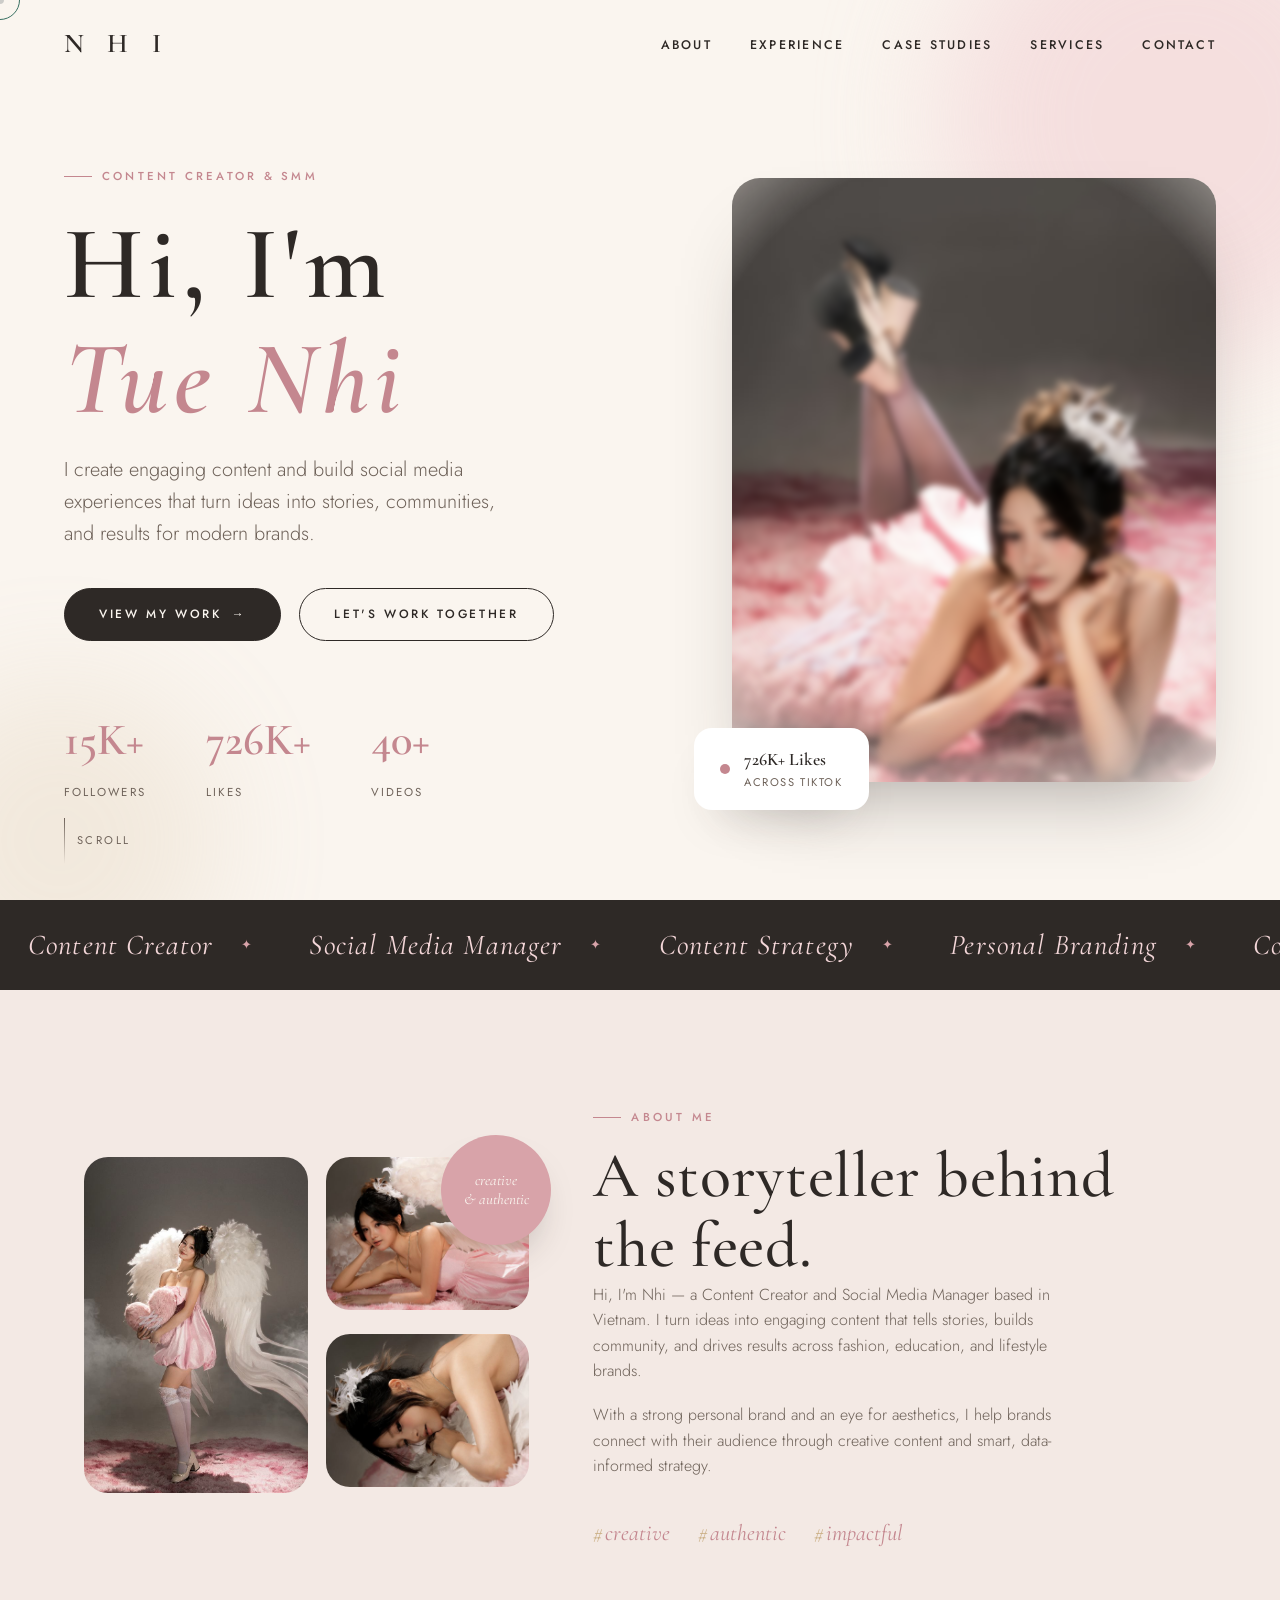
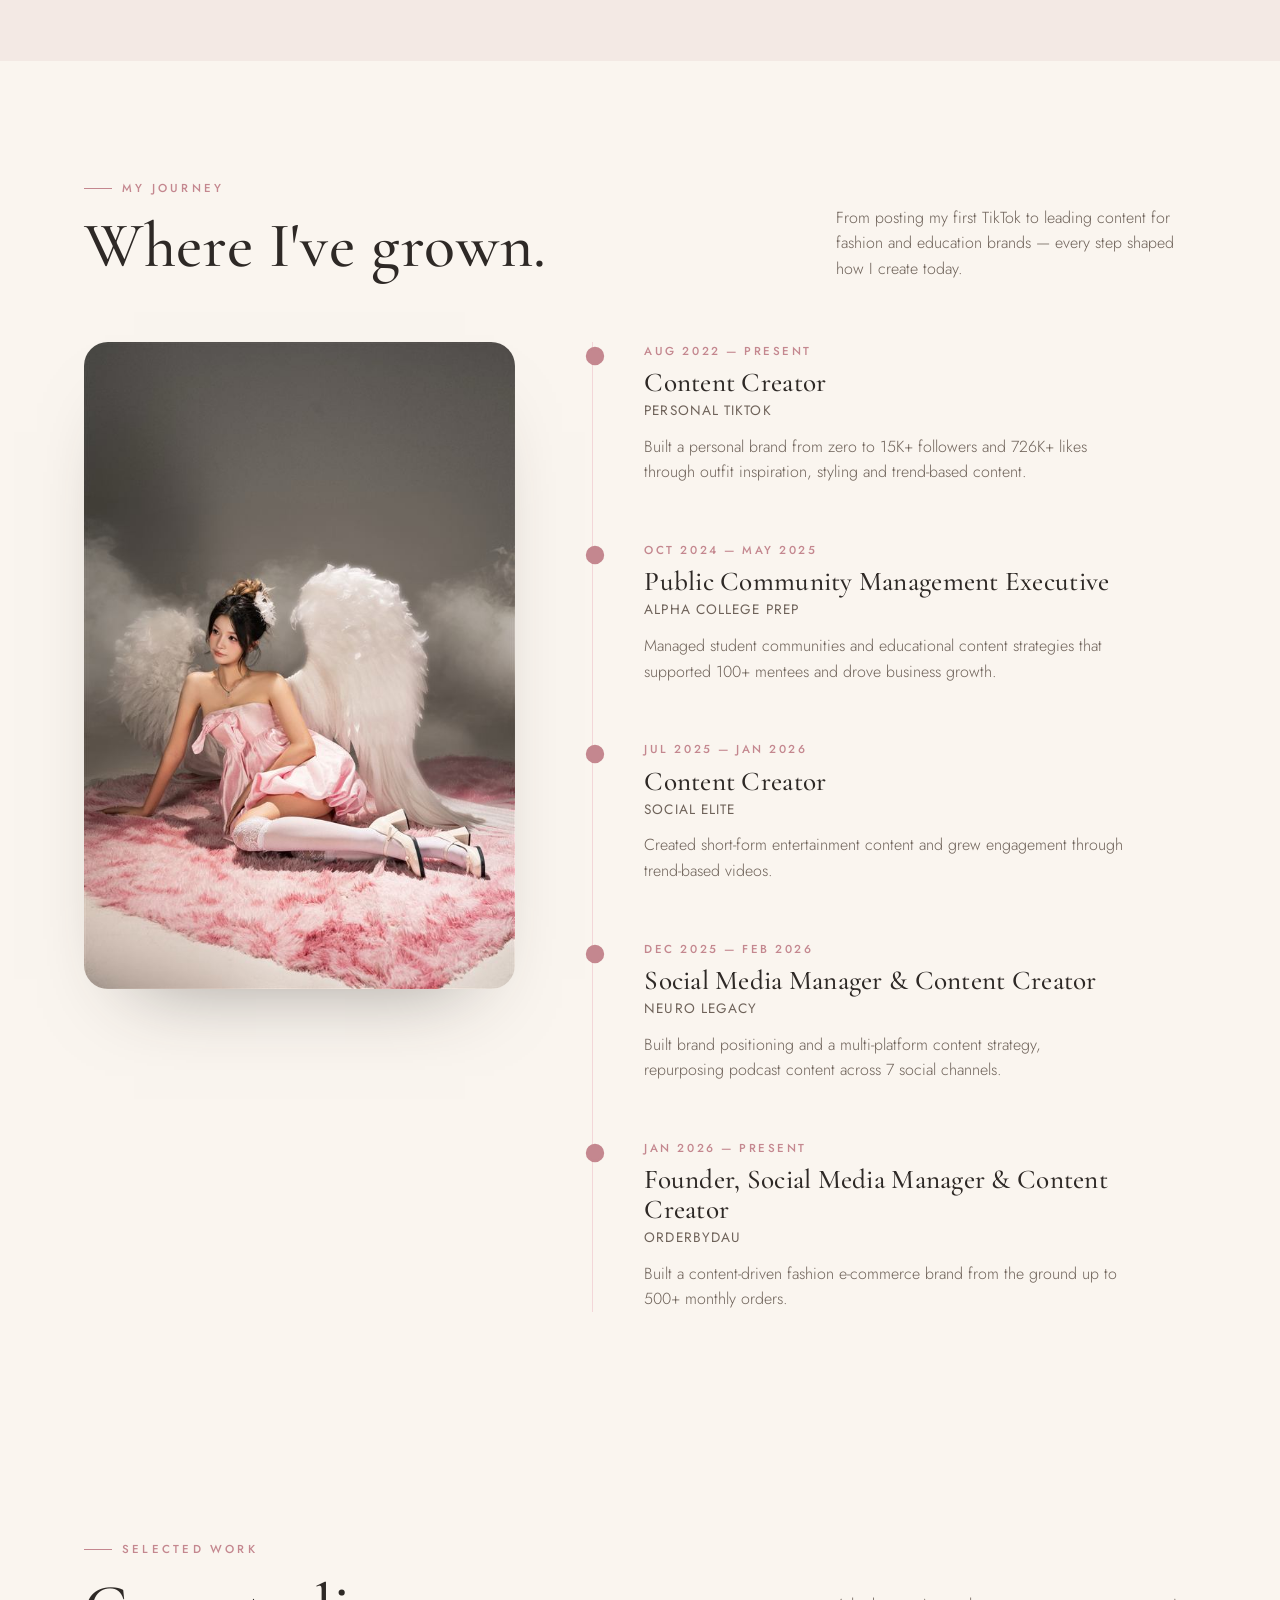
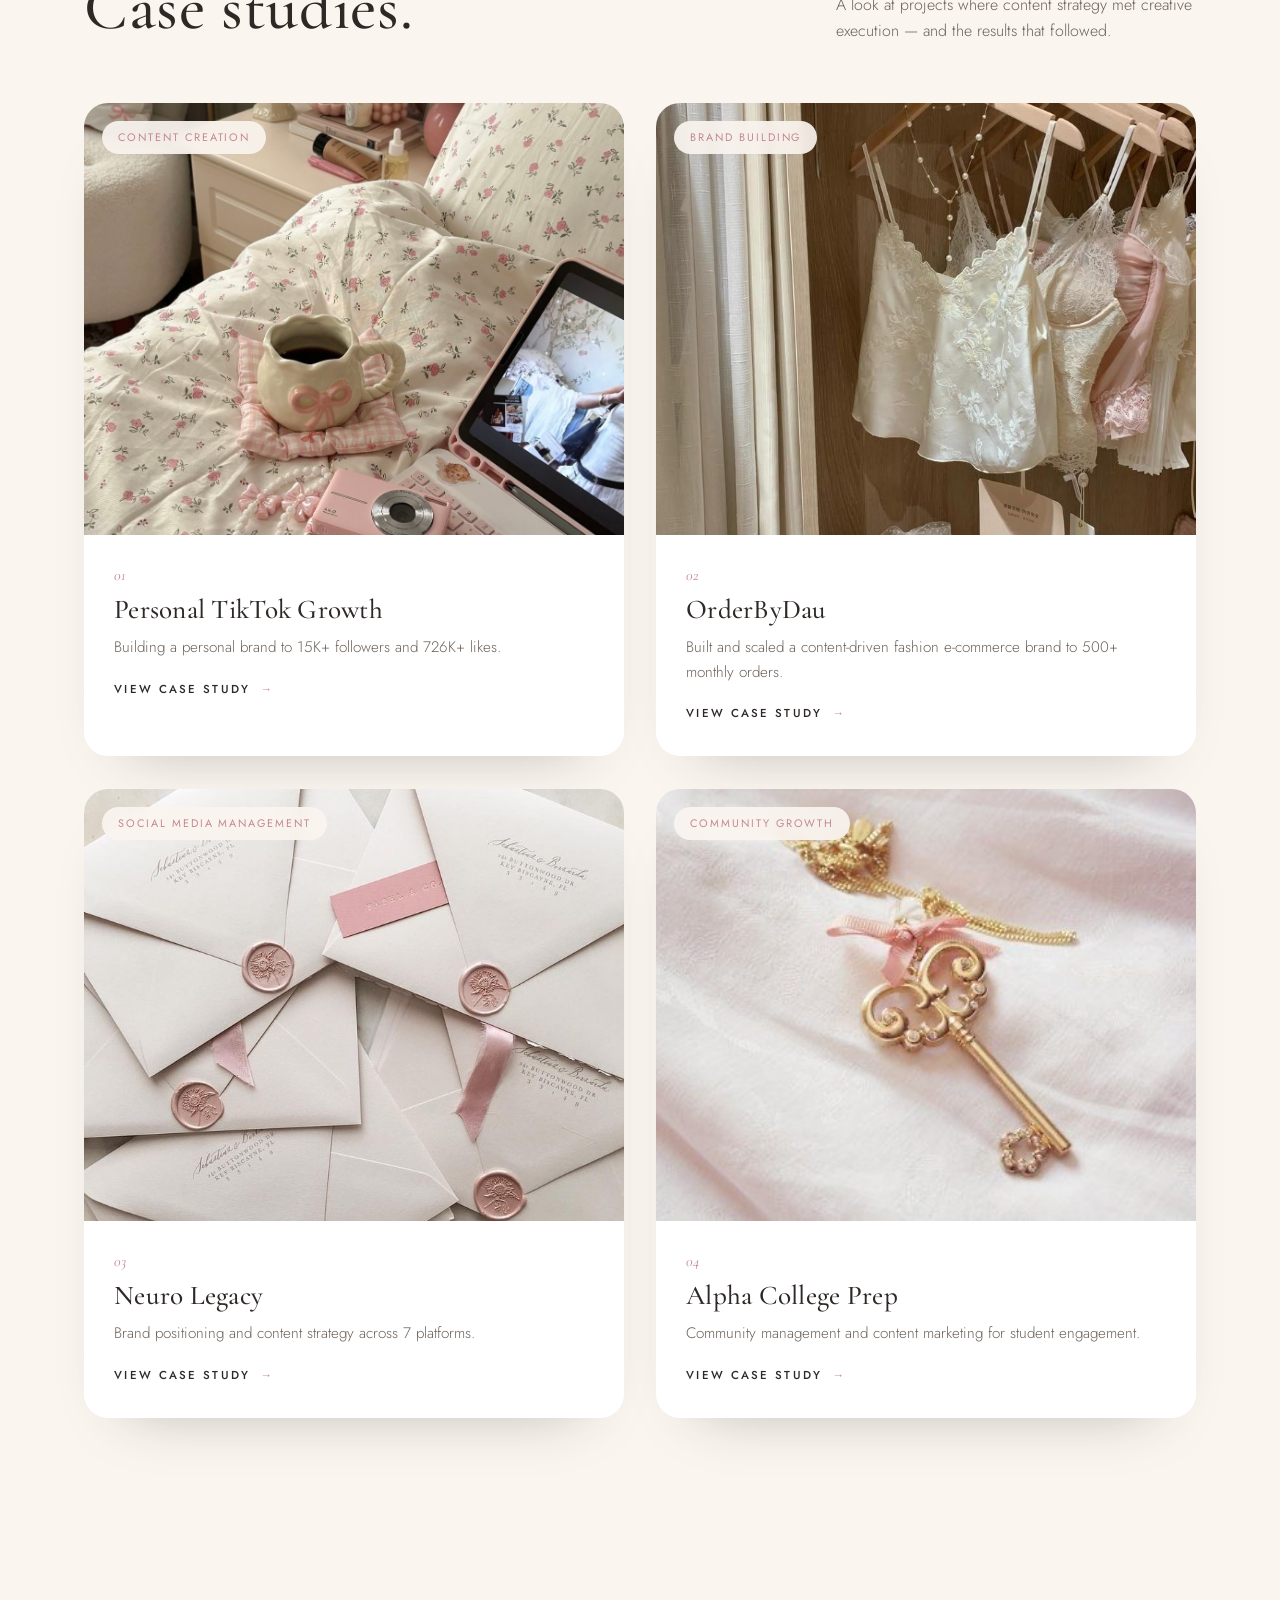
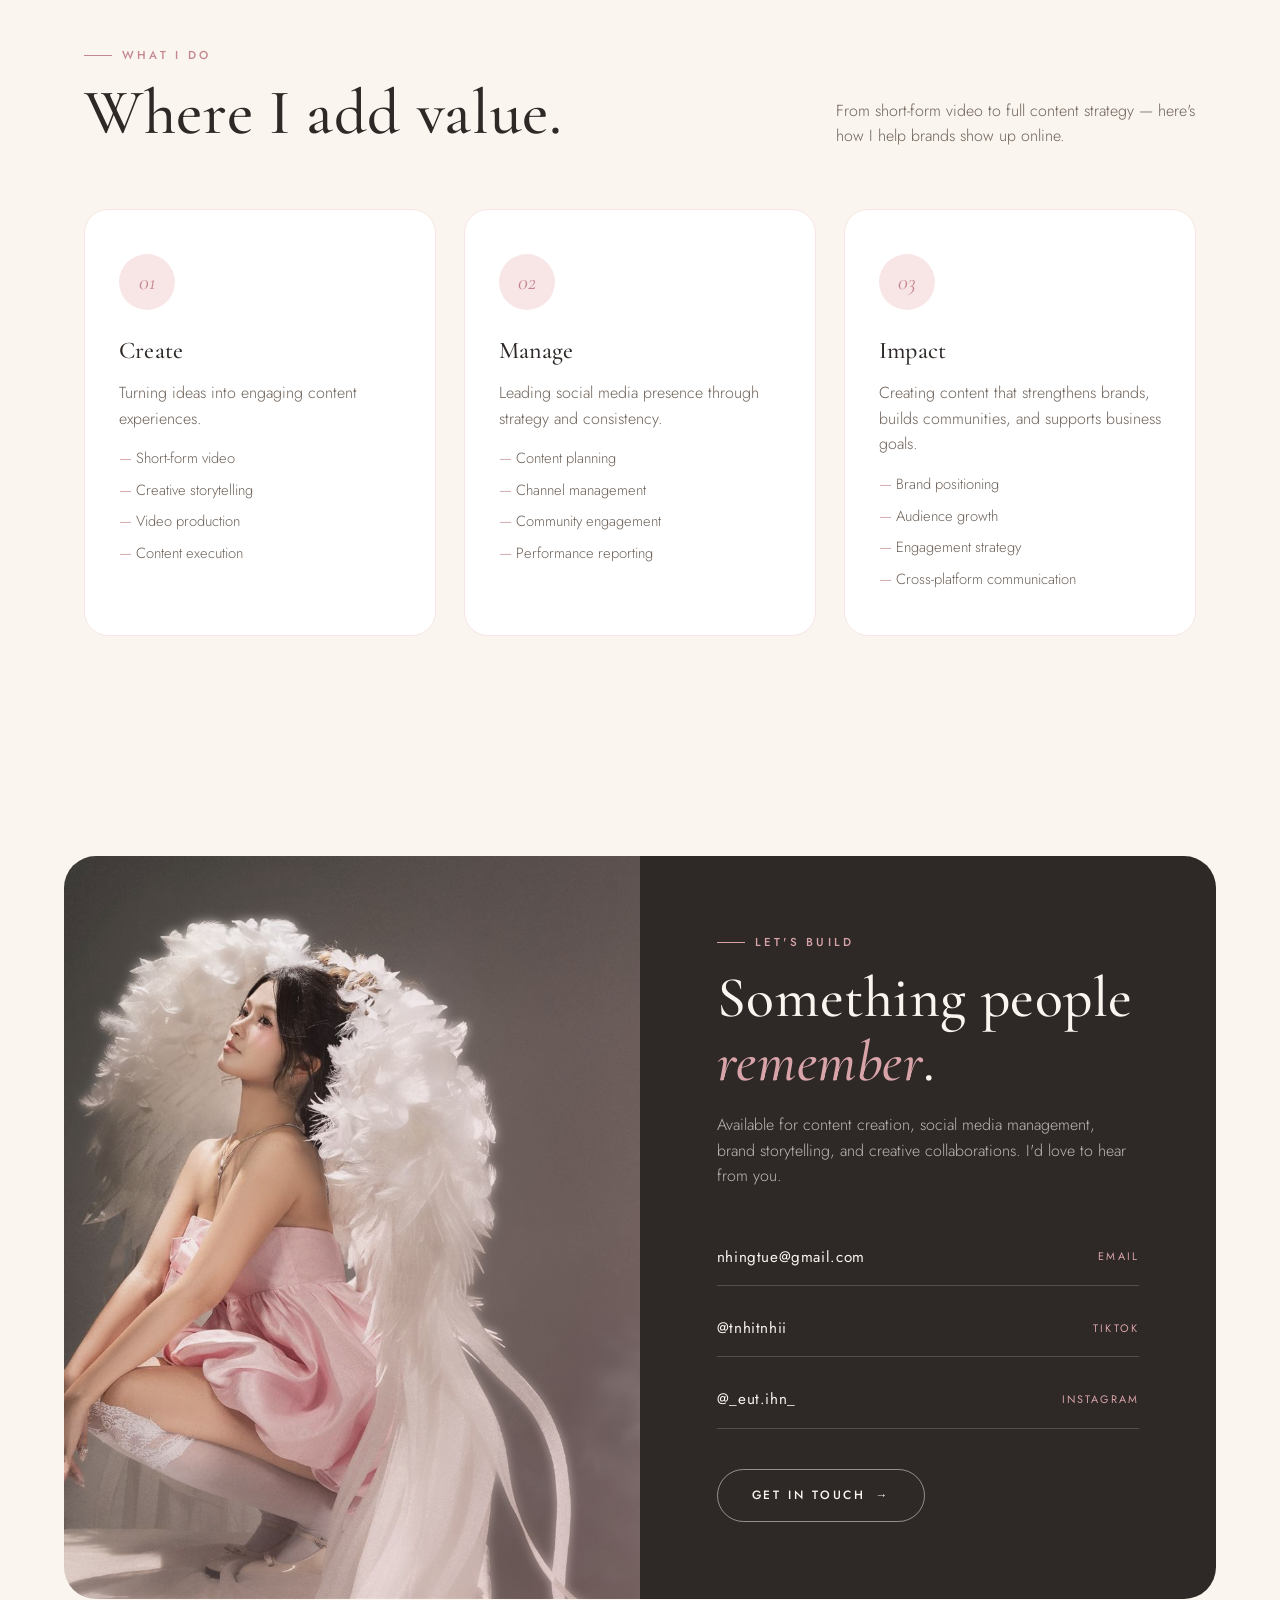
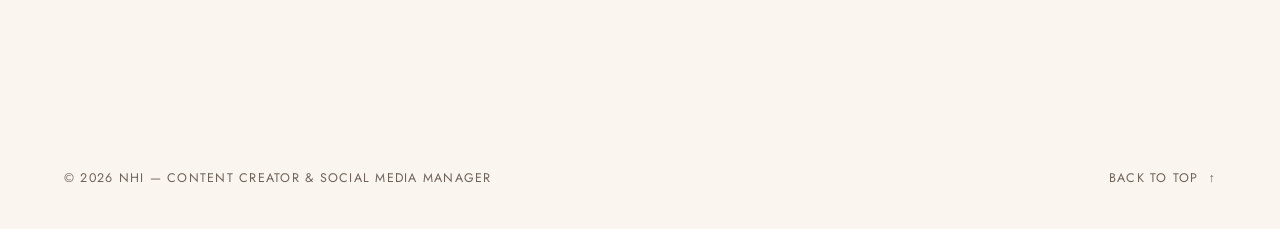
==== commit 1f0f2515: "Apply website feedback bundle: hero, images, stats, and galleries - Hero title to "Tue Nhi" with blu" ====
--- a/index.html
+++ b/index.html
@@ -38,7 +38,7 @@
     <div class="hero-grid">
       <div class="hero-content reveal">
         <span class="eyebrow">Content Creator &amp; SMM</span>
-        <h1 class="hero-title">Hi, I'm<br><em>Nhi</em></h1>
+        <h1 class="hero-title">Hi, I'm<br><em>Tue Nhi</em></h1>
         <p class="hero-subtitle">
           I create engaging content and build social media experiences that
           turn ideas into stories, communities, and results for modern brands.
@@ -64,7 +64,7 @@
       </div>
 
       <div class="hero-visual reveal">
-        <div class="frame">
+        <div class="frame frame-blur">
           <img src="assets/images/hero/hero-main.jpg" alt="Nhi, content creator" />
         </div>
         <div class="floating-card">
@@ -224,7 +224,7 @@
       <div class="case-grid">
         <a href="case-studies/tiktok-growth.html" class="case-card tilt reveal">
           <div class="case-media">
-            <img src="assets/images/case-studies/case-1.jpg" alt="Personal TikTok Growth case study" loading="lazy" />
+            <img src="assets/images/case-studies/tiktok-cover.jpg" alt="Personal TikTok Growth case study" loading="lazy" />
             <span class="case-tag">Content Creation</span>
           </div>
           <div class="case-body">
@@ -237,7 +237,7 @@
 
         <a href="case-studies/orderbydau.html" class="case-card tilt reveal">
           <div class="case-media">
-            <img src="assets/images/case-studies/ecommerce-flatlay.jpg" alt="OrderByDau fashion e-commerce case study" loading="lazy" />
+            <img src="assets/images/case-studies/orderbydau-cover.jpg" alt="OrderByDau fashion e-commerce case study" loading="lazy" />
             <span class="case-tag">Brand Building</span>
           </div>
           <div class="case-body">
@@ -250,7 +250,7 @@
 
         <a href="case-studies/neuro-legacy.html" class="case-card tilt reveal">
           <div class="case-media">
-            <img src="assets/images/case-studies/neuro-legacy.jpg" alt="Neuro Legacy social media management case study" loading="lazy" />
+            <img src="assets/images/case-studies/neuro-legacy-cover.jpg" alt="Neuro Legacy social media management case study" loading="lazy" />
             <span class="case-tag">Social Media Management</span>
           </div>
           <div class="case-body">
@@ -263,7 +263,7 @@
 
         <a href="case-studies/alpha-college-prep.html" class="case-card tilt reveal">
           <div class="case-media">
-            <img src="assets/images/case-studies/alpha-college-prep.jpg" alt="Alpha College Prep community management case study" loading="lazy" />
+            <img src="assets/images/case-studies/alpha-college-prep-cover.jpg" alt="Alpha College Prep community management case study" loading="lazy" />
             <span class="case-tag">Community Growth</span>
           </div>
           <div class="case-body">
--- a/css/style.css
+++ b/css/style.css
@@ -439,6 +439,21 @@
   transition: transform 1.2s var(--ease);
 }
 
+.hero-visual .frame.frame-blur {
+  background: var(--cream);
+}
+
+.hero-visual .frame.frame-blur img {
+  filter: blur(3px);
+  transform: scale(1.08);
+  mask-image: radial-gradient(circle at 50% 42%, rgba(0,0,0,1) 60%, rgba(0,0,0,0) 100%);
+  -webkit-mask-image: radial-gradient(circle at 50% 42%, rgba(0,0,0,1) 60%, rgba(0,0,0,0) 100%);
+}
+
+.hero-visual:hover .frame.frame-blur img {
+  transform: scale(1.12);
+}
+
 .hero-visual:hover .frame img {
   transform: scale(1.0);
 }
@@ -1258,6 +1273,10 @@
   gap: 24px;
 }
 
+.cs-results-grid.cols-5 {
+  grid-template-columns: repeat(5, 1fr);
+}
+
 .cs-result {
   text-align: center;
   padding: 40px 20px;
@@ -1296,6 +1315,7 @@
 }
 
 .cs-gallery .gallery-item {
+  display: block;
   position: relative;
   border-radius: 18px;
   overflow: hidden;
@@ -1436,7 +1456,8 @@
     grid-template-columns: 1fr;
   }
 
-  .cs-results-grid {
+  .cs-results-grid,
+  .cs-results-grid.cols-5 {
     grid-template-columns: repeat(2, 1fr);
   }
 
@@ -1467,7 +1488,8 @@
   .hero { padding-top: 120px; }
   .hero-stats { flex-wrap: wrap; gap: 28px; }
   .scroll-cue { display: none; }
-  .cs-results-grid { grid-template-columns: 1fr 1fr; }
+  .cs-results-grid,
+  .cs-results-grid.cols-5 { grid-template-columns: 1fr 1fr; }
   .cs-gallery { grid-template-columns: 1fr 1fr; }
   .contact { margin: 0 12px; }
 }
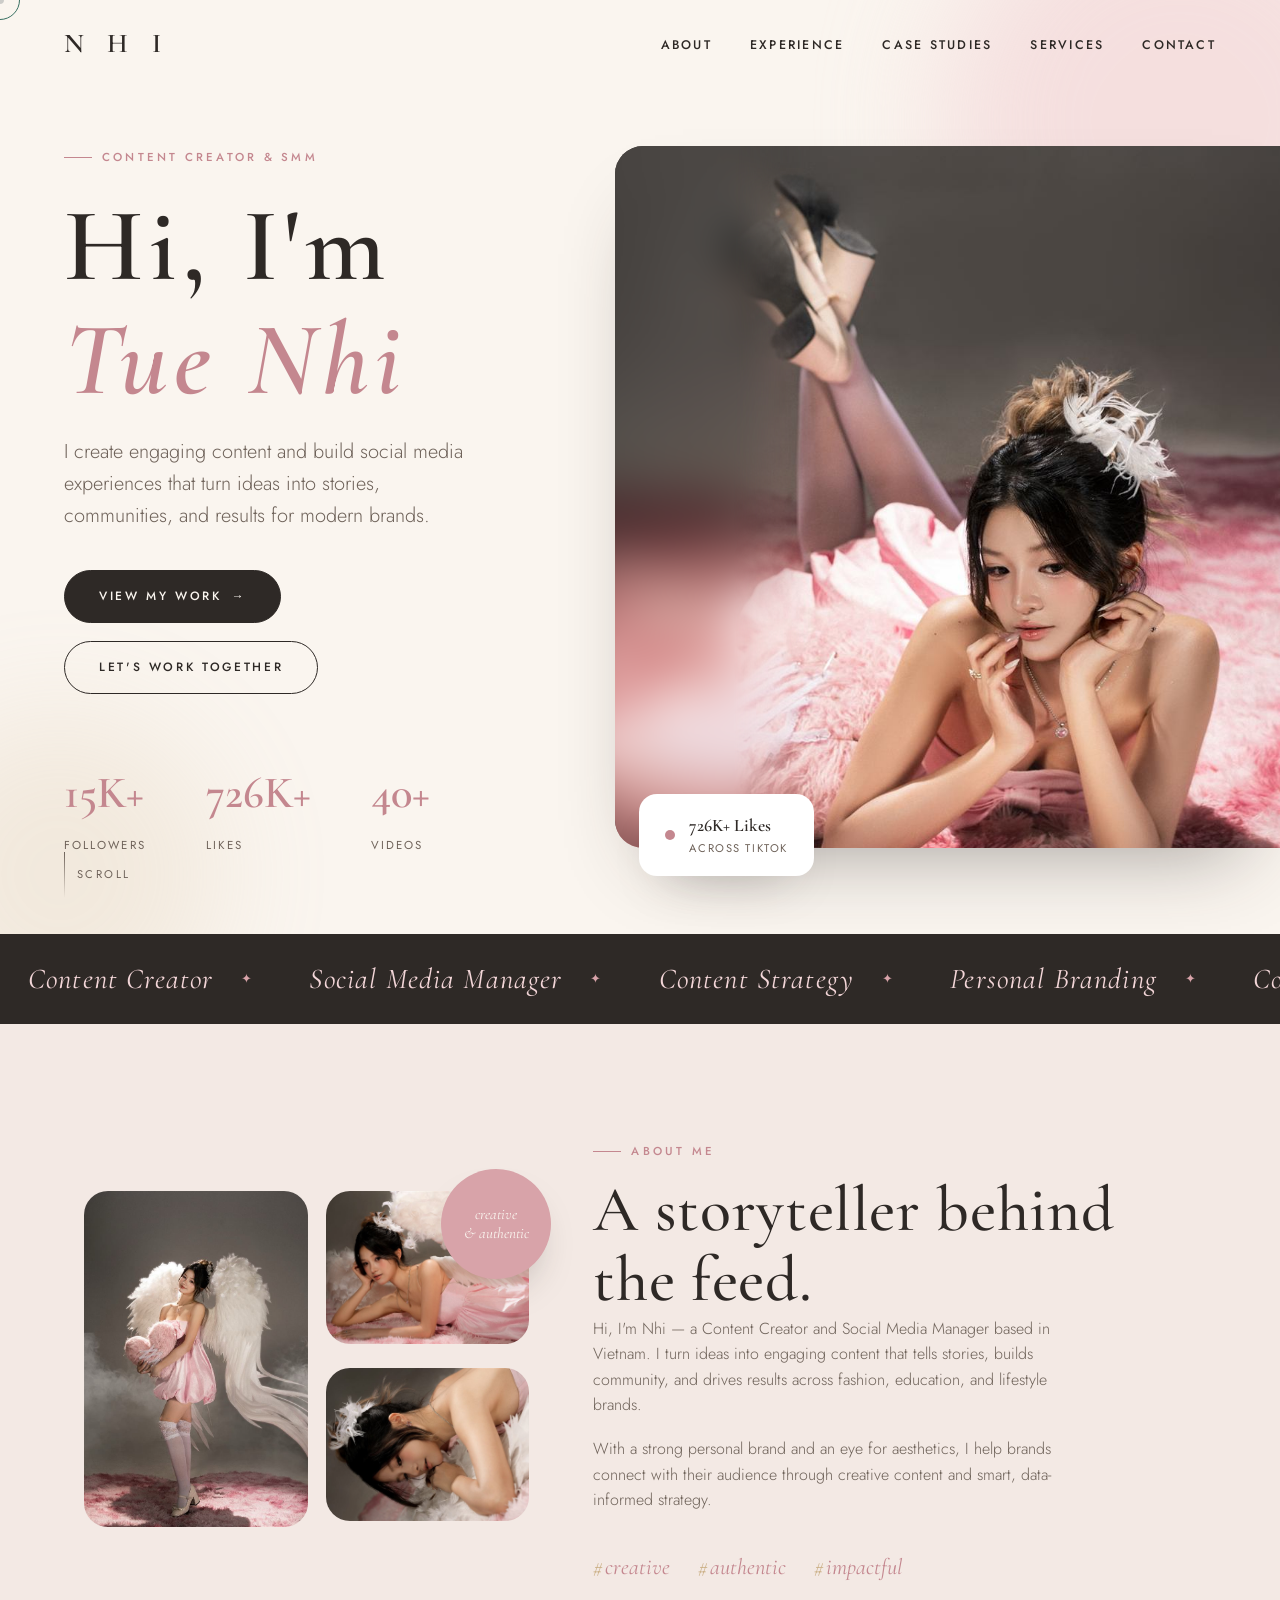
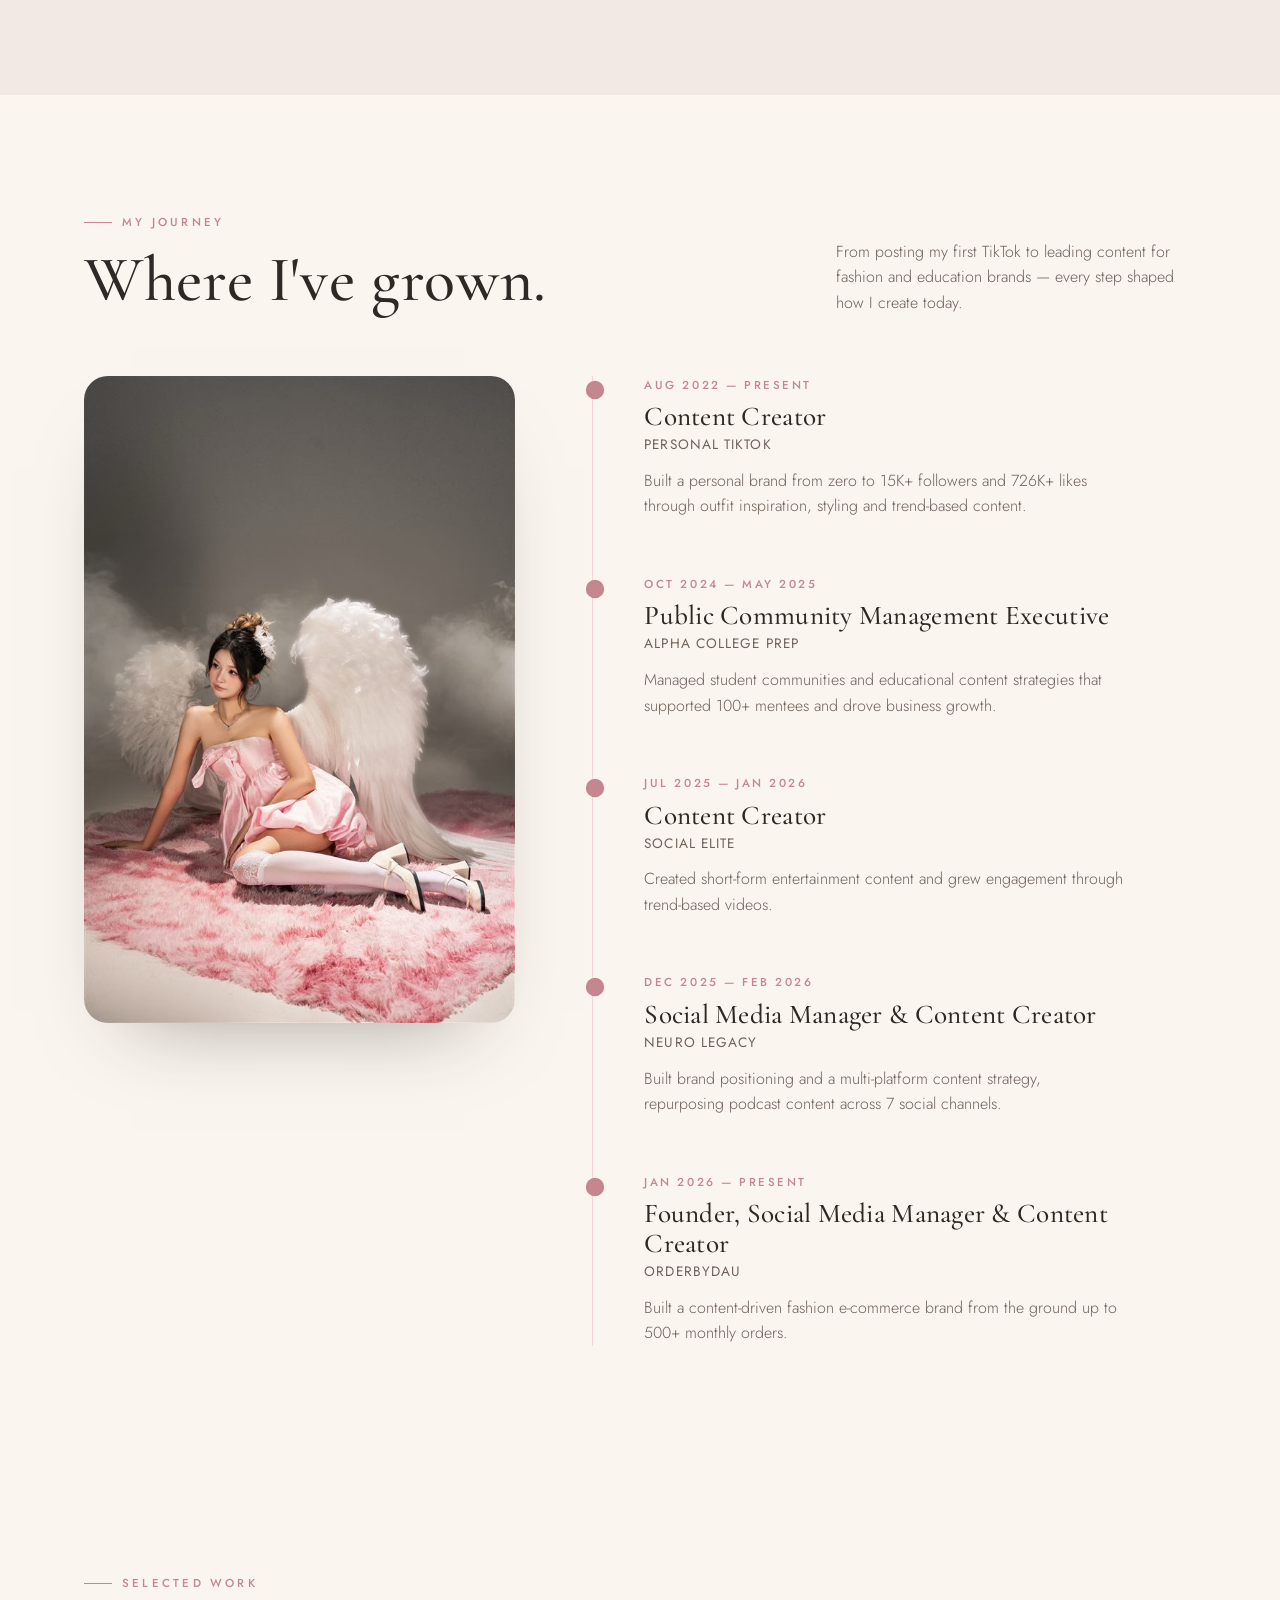
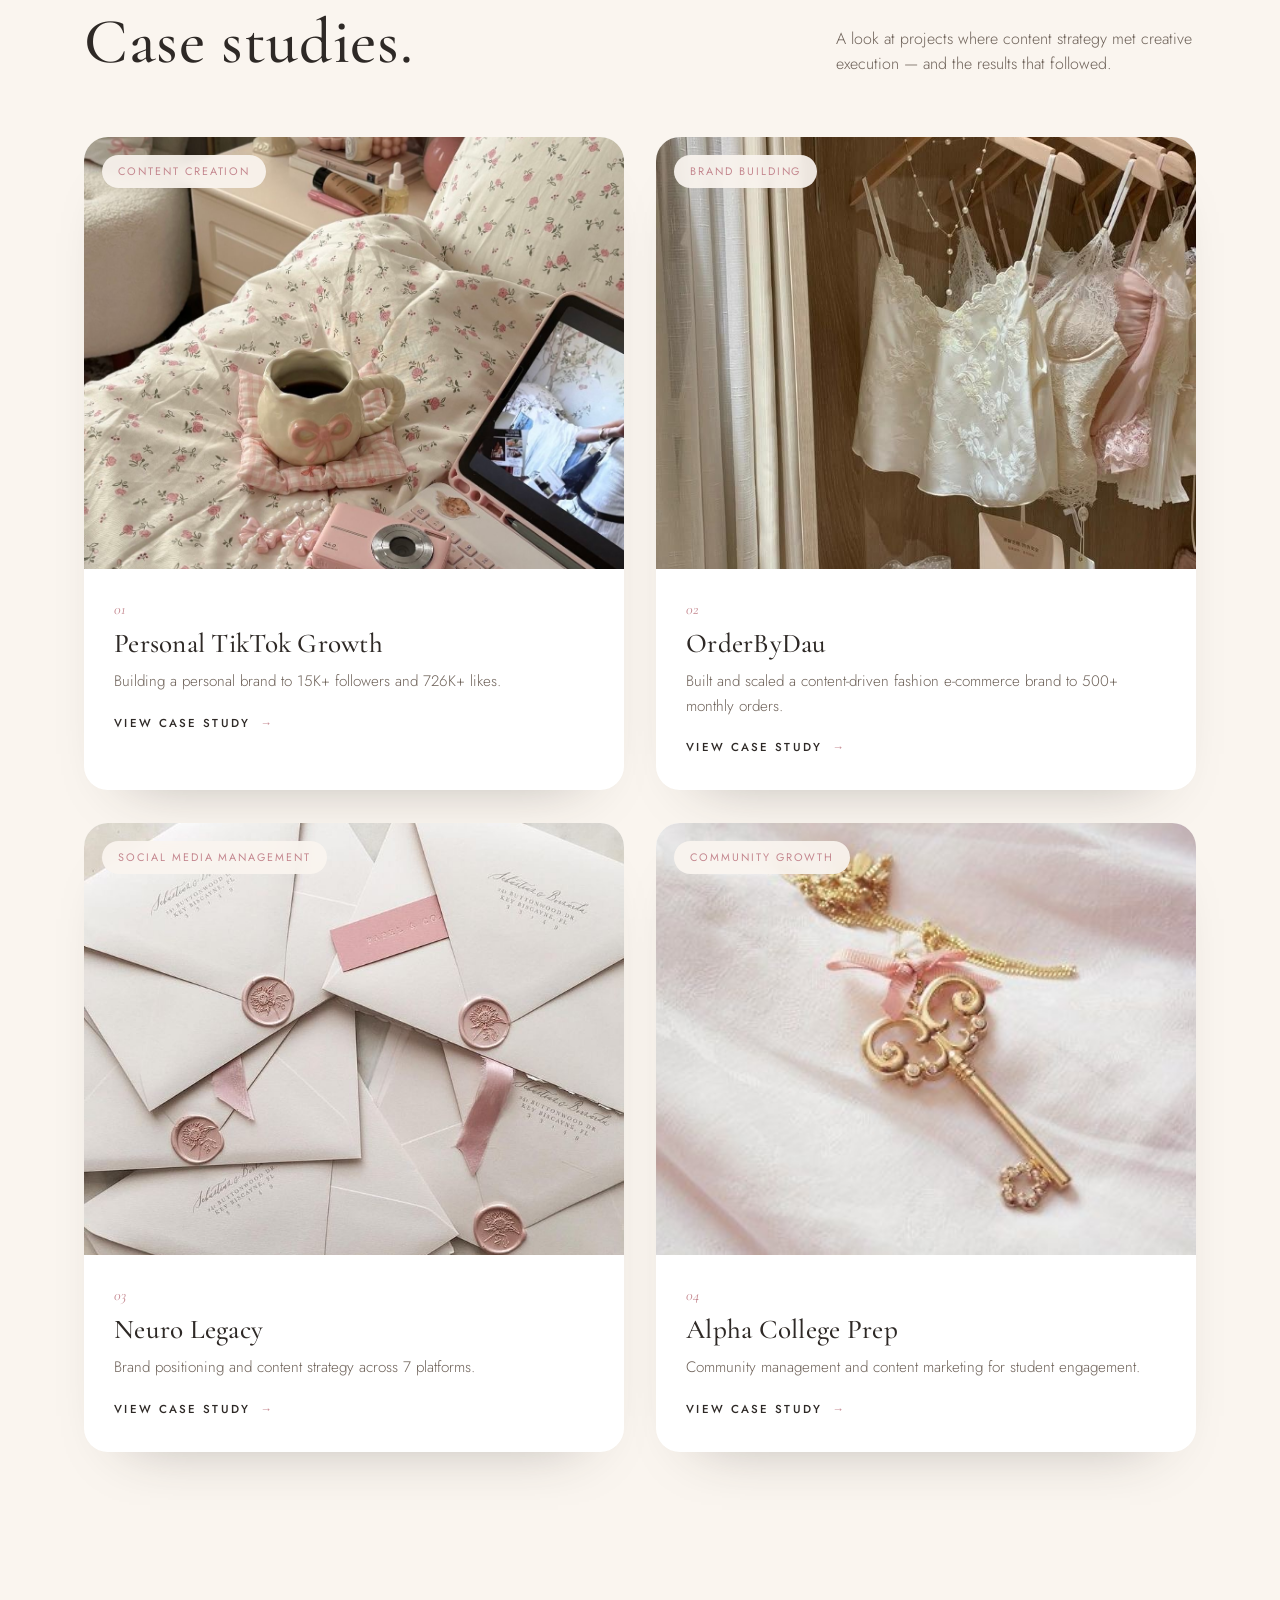
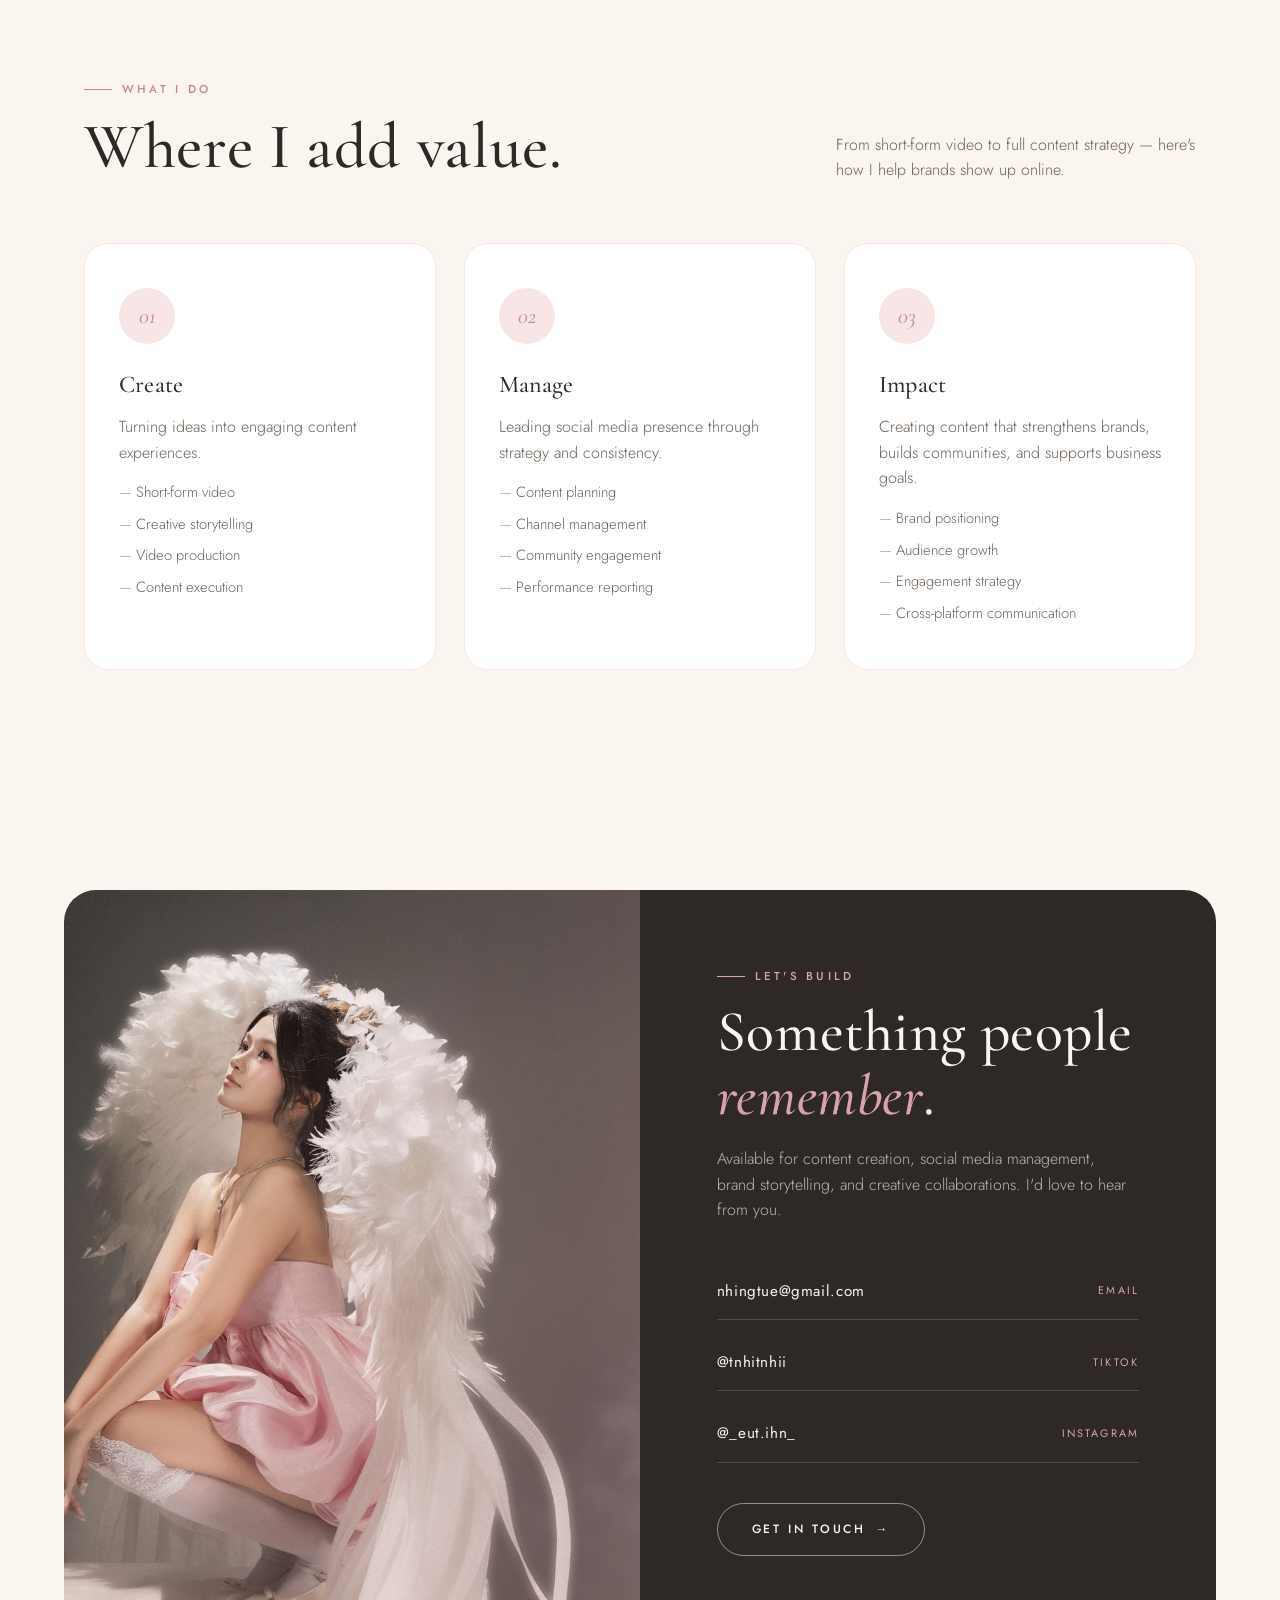
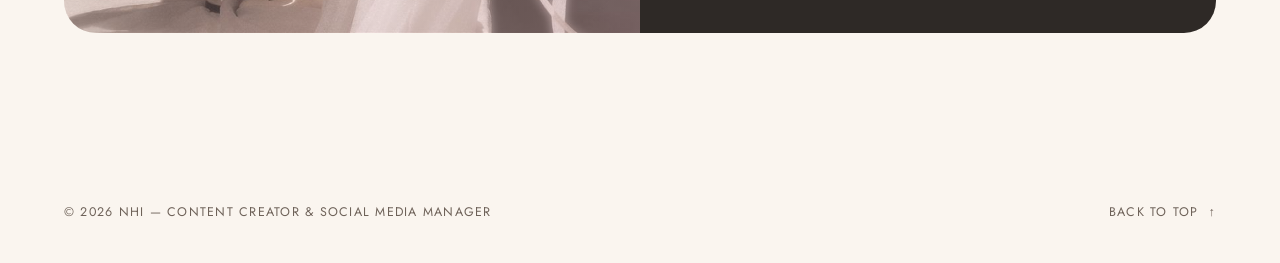
==== commit b4685e0c: "Fix hero edge-blur for Safari/WebKit compatibility Replace backdrop-filter + mask-image overlay with" ====
--- a/index.html
+++ b/index.html
@@ -66,6 +66,7 @@
       <div class="hero-visual reveal">
         <div class="frame frame-blur">
           <img src="assets/images/hero/hero-main.jpg" alt="Nhi, content creator" />
+          <img class="blur-edge" src="assets/images/hero/hero-main.jpg" alt="" aria-hidden="true" />
         </div>
         <div class="floating-card">
           <span class="dot"></span>
--- a/css/style.css
+++ b/css/style.css
@@ -160,14 +160,28 @@
   align-items: center;
   justify-content: space-between;
   padding: 22px var(--pad);
-  transition: background 0.4s var(--ease), padding 0.4s var(--ease), box-shadow 0.4s var(--ease);
-}
-
-.navbar.scrolled {
+  transition: padding 0.4s var(--ease);
+}
+
+.navbar::before {
+  content: '';
+  position: absolute;
+  inset: 0;
+  z-index: -1;
+  opacity: 0;
   background: rgba(250, 245, 239, 0.85);
   backdrop-filter: blur(14px);
+  -webkit-backdrop-filter: blur(14px);
+  box-shadow: 0 10px 30px -20px rgba(46, 41, 38, 0.35);
+  transition: opacity 0.4s var(--ease);
+}
+
+.navbar.scrolled {
   padding: 14px var(--pad);
-  box-shadow: 0 10px 30px -20px rgba(46, 41, 38, 0.35);
+}
+
+.navbar.scrolled::before {
+  opacity: 1;
 }
 
 .nav-logo {
@@ -247,14 +261,17 @@
     align-items: center;
     gap: 36px;
     background: var(--cream);
-    transform: translateY(-100%);
-    transition: transform 0.5s var(--ease);
+    transform: translateY(-100vh);
+    visibility: hidden;
+    transition: transform 0.5s var(--ease), visibility 0s 0.5s;
   }
 
   .nav-links a { font-size: 1rem; }
 
   .nav-links.open {
     transform: translateY(0);
+    visibility: visible;
+    transition: transform 0.5s var(--ease);
   }
 
   body.nav-open .nav-toggle span:nth-child(1) {
@@ -336,7 +353,7 @@
   min-height: 100vh;
   display: flex;
   align-items: center;
-  padding: 140px var(--pad) 80px;
+  padding: 140px 0 80px var(--pad);
   overflow: hidden;
 }
 
@@ -362,12 +379,15 @@
   position: relative;
   z-index: 1;
   display: grid;
-  grid-template-columns: 1.1fr 0.9fr;
-  gap: clamp(40px, 6vw, 100px);
+  grid-template-columns: minmax(0, 1fr) minmax(0, 1.4fr);
+  gap: clamp(40px, 6vw, 90px);
   align-items: center;
   width: 100%;
-  max-width: var(--container);
-  margin: 0 auto;
+}
+
+.hero-content {
+  max-width: 580px;
+  padding-right: var(--pad);
 }
 
 .hero-content .eyebrow { margin-bottom: 22px; }
@@ -425,9 +445,9 @@
 
 .hero-visual .frame {
   position: relative;
-  border-radius: 28px;
+  border-radius: 28px 0 0 28px;
   overflow: hidden;
-  aspect-ratio: 4/5;
+  height: clamp(440px, 78vh, 800px);
   box-shadow: 0 40px 80px -40px rgba(46, 41, 38, 0.45);
 }
 
@@ -443,25 +463,34 @@
   background: var(--cream);
 }
 
-.hero-visual .frame.frame-blur img {
-  filter: blur(3px);
-  transform: scale(1.08);
-  mask-image: radial-gradient(circle at 50% 42%, rgba(0,0,0,1) 60%, rgba(0,0,0,0) 100%);
-  -webkit-mask-image: radial-gradient(circle at 50% 42%, rgba(0,0,0,1) 60%, rgba(0,0,0,0) 100%);
+.hero-visual .frame.frame-blur .blur-edge {
+  position: absolute;
+  inset: 0;
+  z-index: 1;
+  filter: blur(20px);
+  transform: scale(1.15);
+  mask-image: linear-gradient(to right, rgba(0,0,0,1) 0%, rgba(0,0,0,1) 22%, rgba(0,0,0,0) 32%);
+  -webkit-mask-image: linear-gradient(to right, rgba(0,0,0,1) 0%, rgba(0,0,0,1) 22%, rgba(0,0,0,0) 32%);
+  pointer-events: none;
 }
 
 .hero-visual:hover .frame.frame-blur img {
-  transform: scale(1.12);
+  transform: scale(1.0);
 }
 
 .hero-visual:hover .frame img {
   transform: scale(1.0);
 }
 
+.hero-visual:hover .frame.frame-blur .blur-edge {
+  transform: scale(1.15);
+}
+
 .hero-visual .floating-card {
   position: absolute;
+  z-index: 2;
   bottom: -28px;
-  left: -38px;
+  left: 24px;
   background: var(--white);
   padding: 18px 26px;
   border-radius: 18px;
@@ -1449,7 +1478,21 @@
     grid-template-columns: 1fr;
   }
 
+  .hero {
+    padding-right: var(--pad);
+  }
+
+  .hero-content {
+    max-width: none;
+    padding-right: 0;
+  }
+
   .hero-visual { order: -1; }
+
+  .hero-visual .frame {
+    border-radius: 28px;
+    height: clamp(360px, 60vh, 620px);
+  }
 
   .case-grid,
   .services-grid {
@@ -1488,6 +1531,14 @@
   .hero { padding-top: 120px; }
   .hero-stats { flex-wrap: wrap; gap: 28px; }
   .scroll-cue { display: none; }
+
+  .about-visual .badge {
+    width: 72px;
+    height: 72px;
+    font-size: 0.68rem;
+    top: -10px;
+    right: 4px;
+  }
   .cs-results-grid,
   .cs-results-grid.cols-5 { grid-template-columns: 1fr 1fr; }
   .cs-gallery { grid-template-columns: 1fr 1fr; }
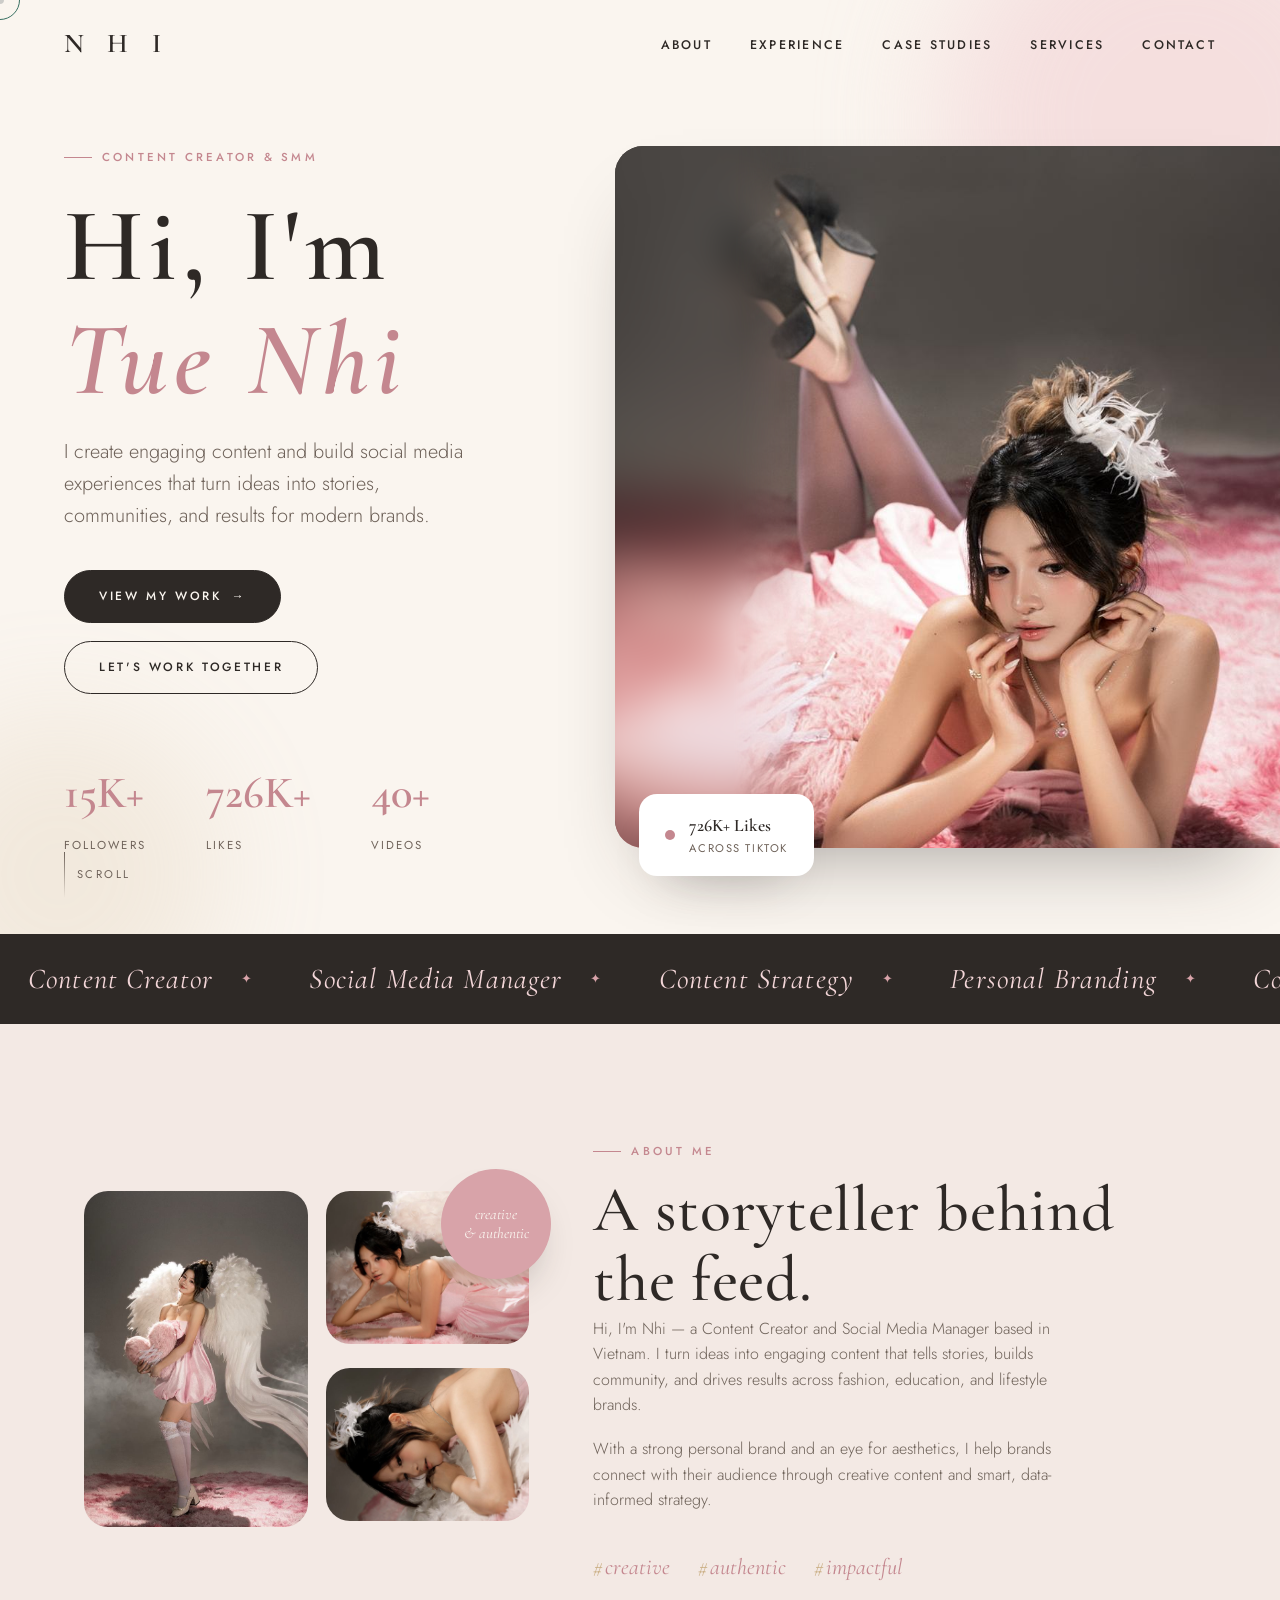
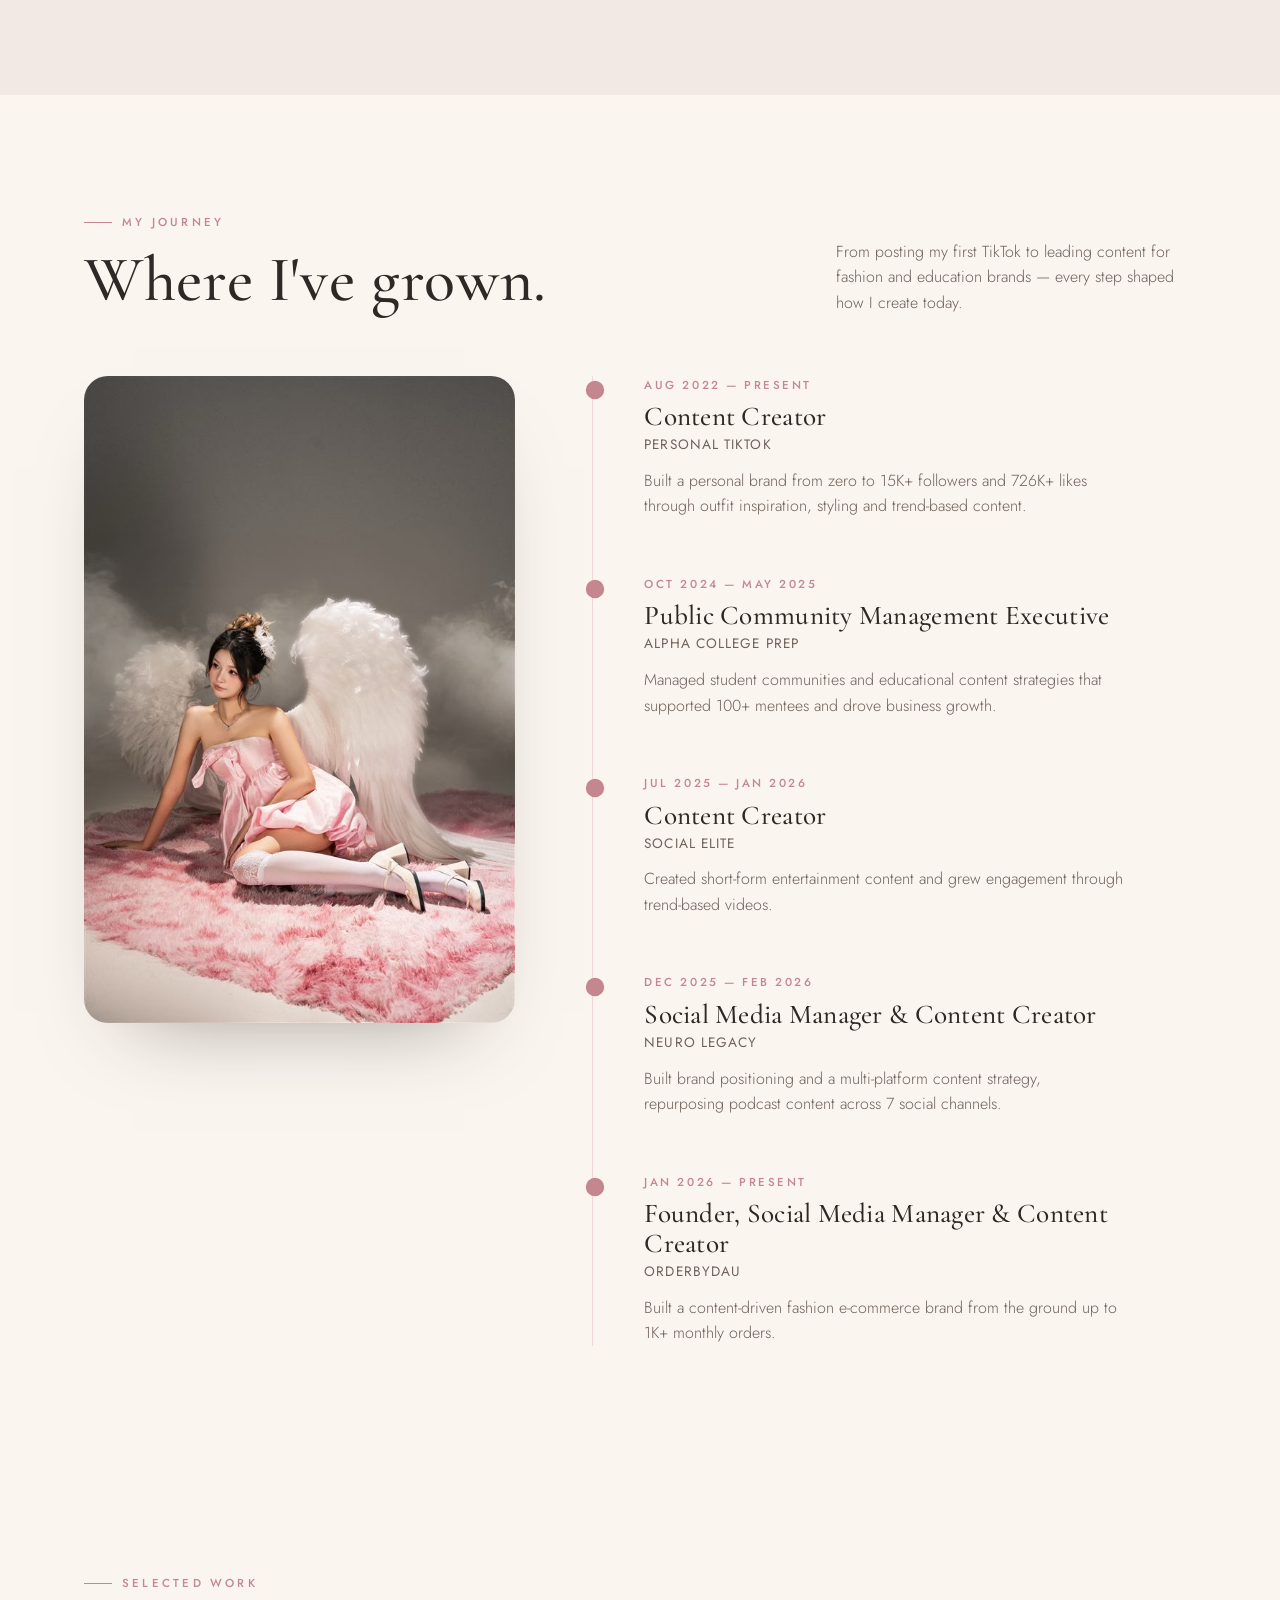
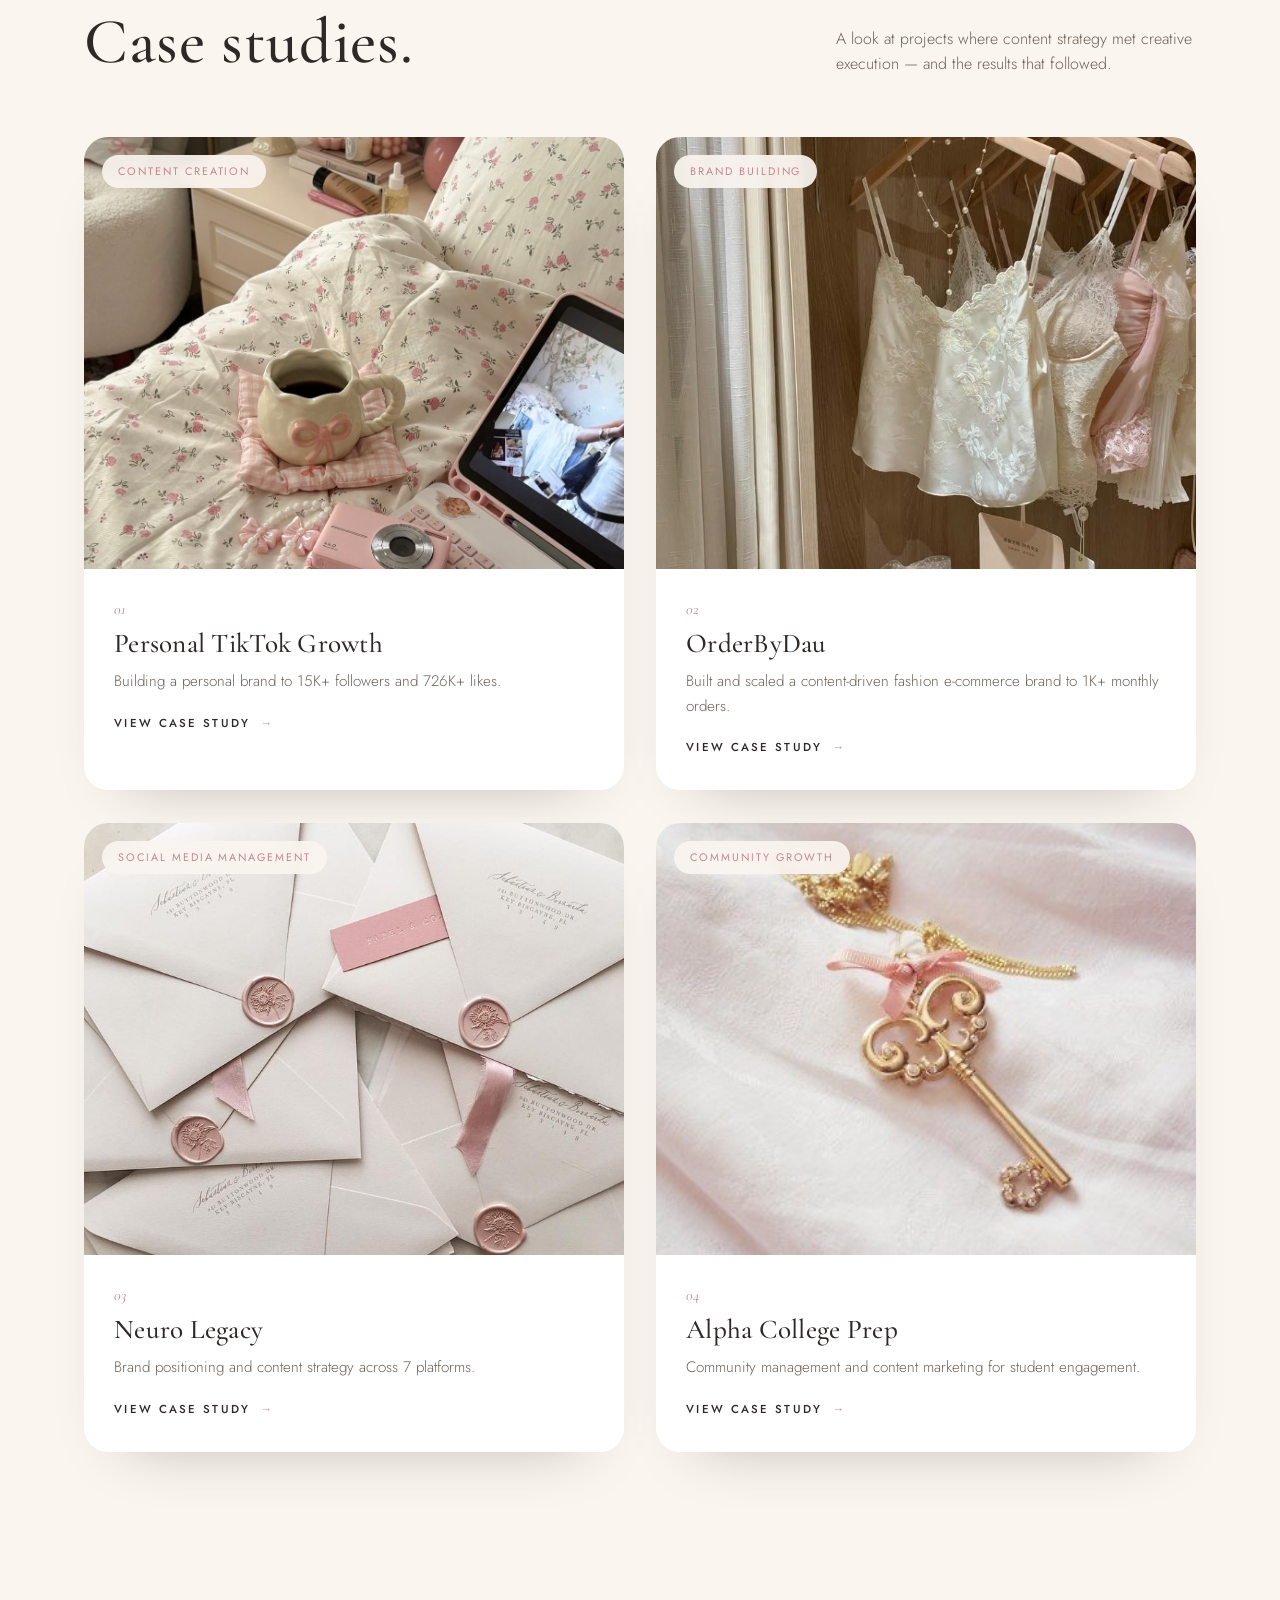
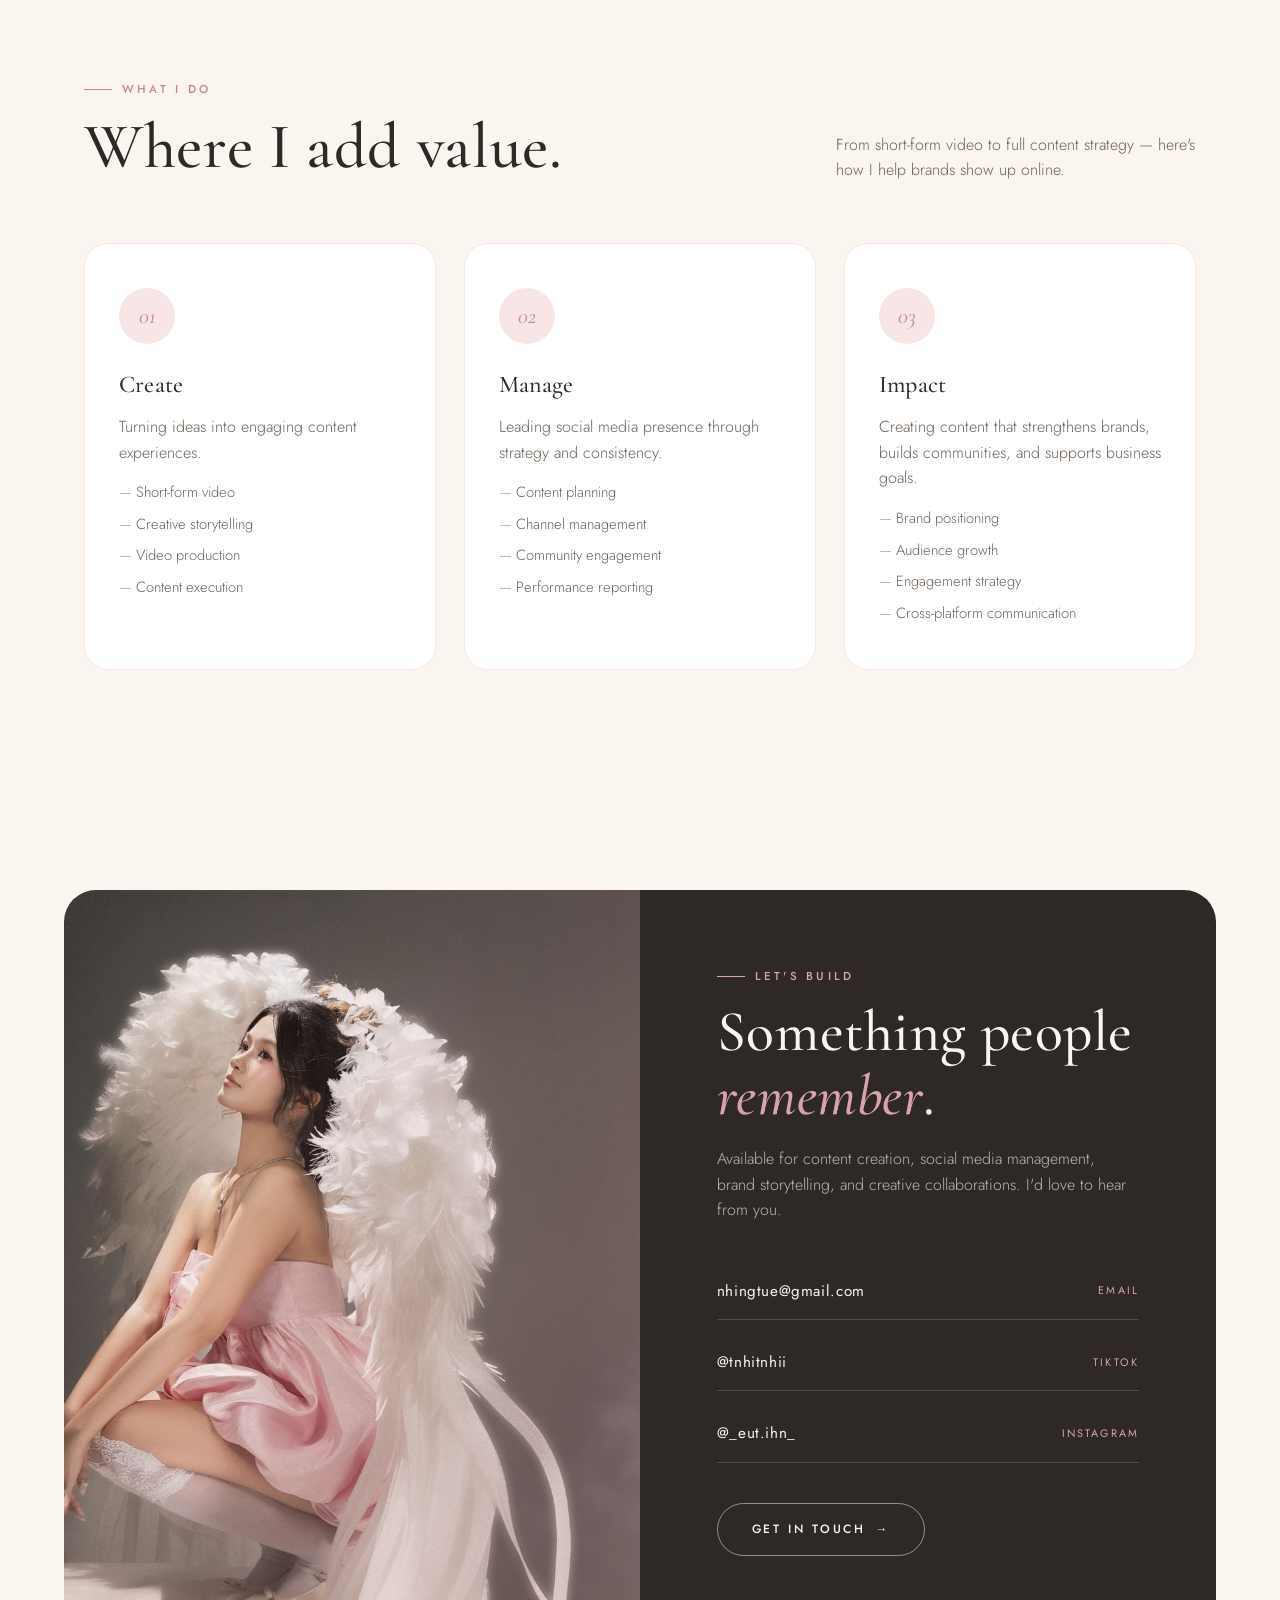
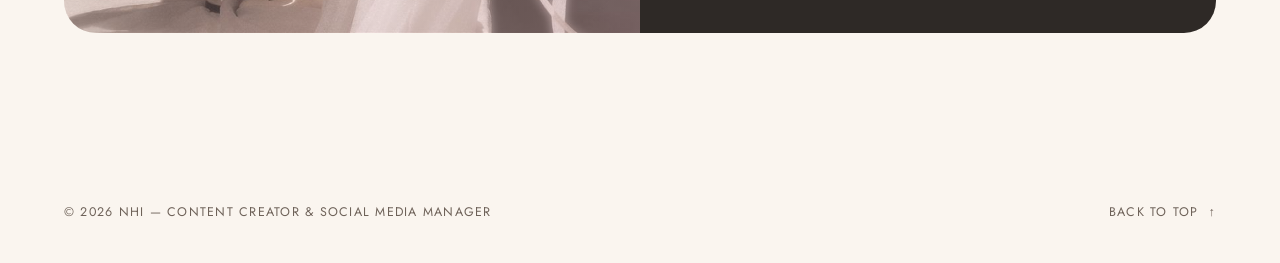
==== commit 83a471f8: "Update OrderByDau monthly order figure to 1K+" ====
--- a/index.html
+++ b/index.html
@@ -200,7 +200,7 @@
             <div class="timeline-org">OrderByDau</div>
             <p class="timeline-desc">
               Built a content-driven fashion e-commerce brand from the ground
-              up to 500+ monthly orders.
+              up to 1K+ monthly orders.
             </p>
           </div>
         </div>
@@ -244,7 +244,7 @@
           <div class="case-body">
             <div class="case-number">02</div>
             <h3>OrderByDau</h3>
-            <p>Built and scaled a content-driven fashion e-commerce brand to 500+ monthly orders.</p>
+            <p>Built and scaled a content-driven fashion e-commerce brand to 1K+ monthly orders.</p>
             <span class="case-link">View Case Study <span class="btn-arrow">→</span></span>
           </div>
         </a>
